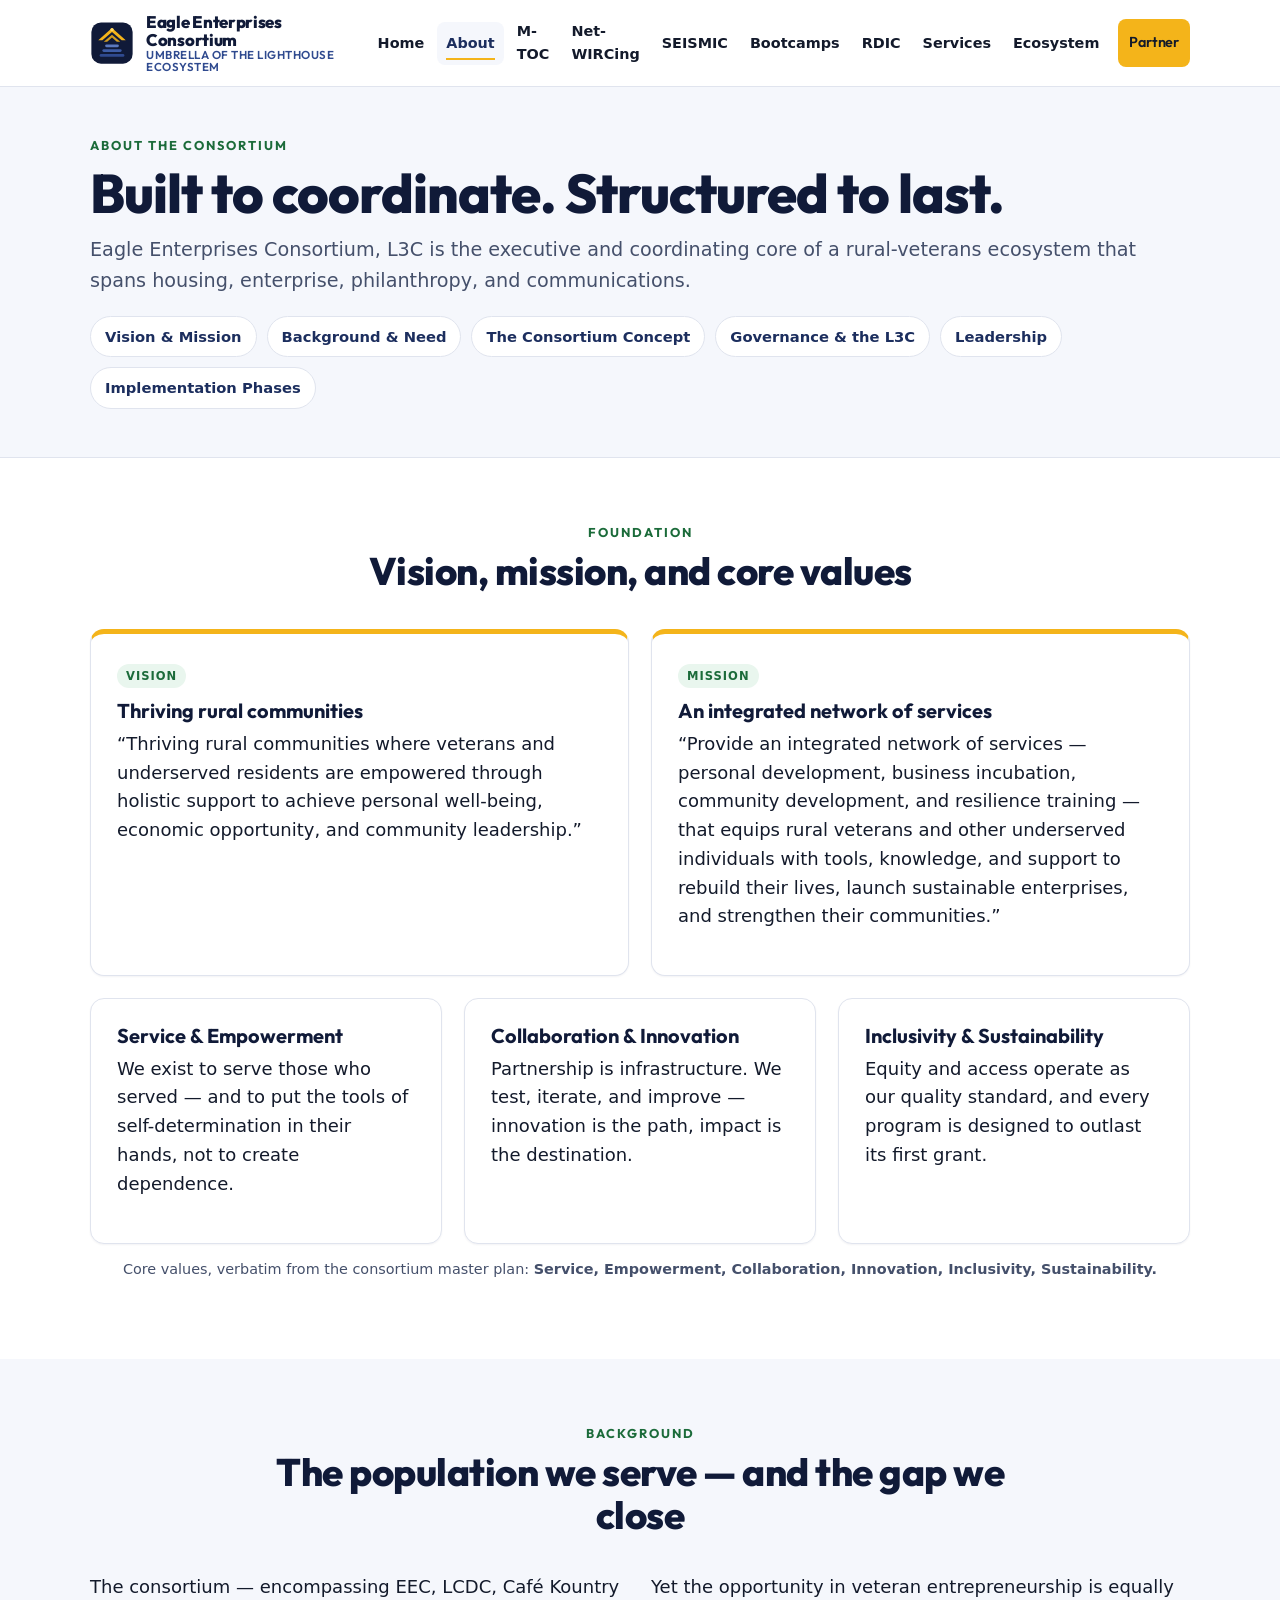
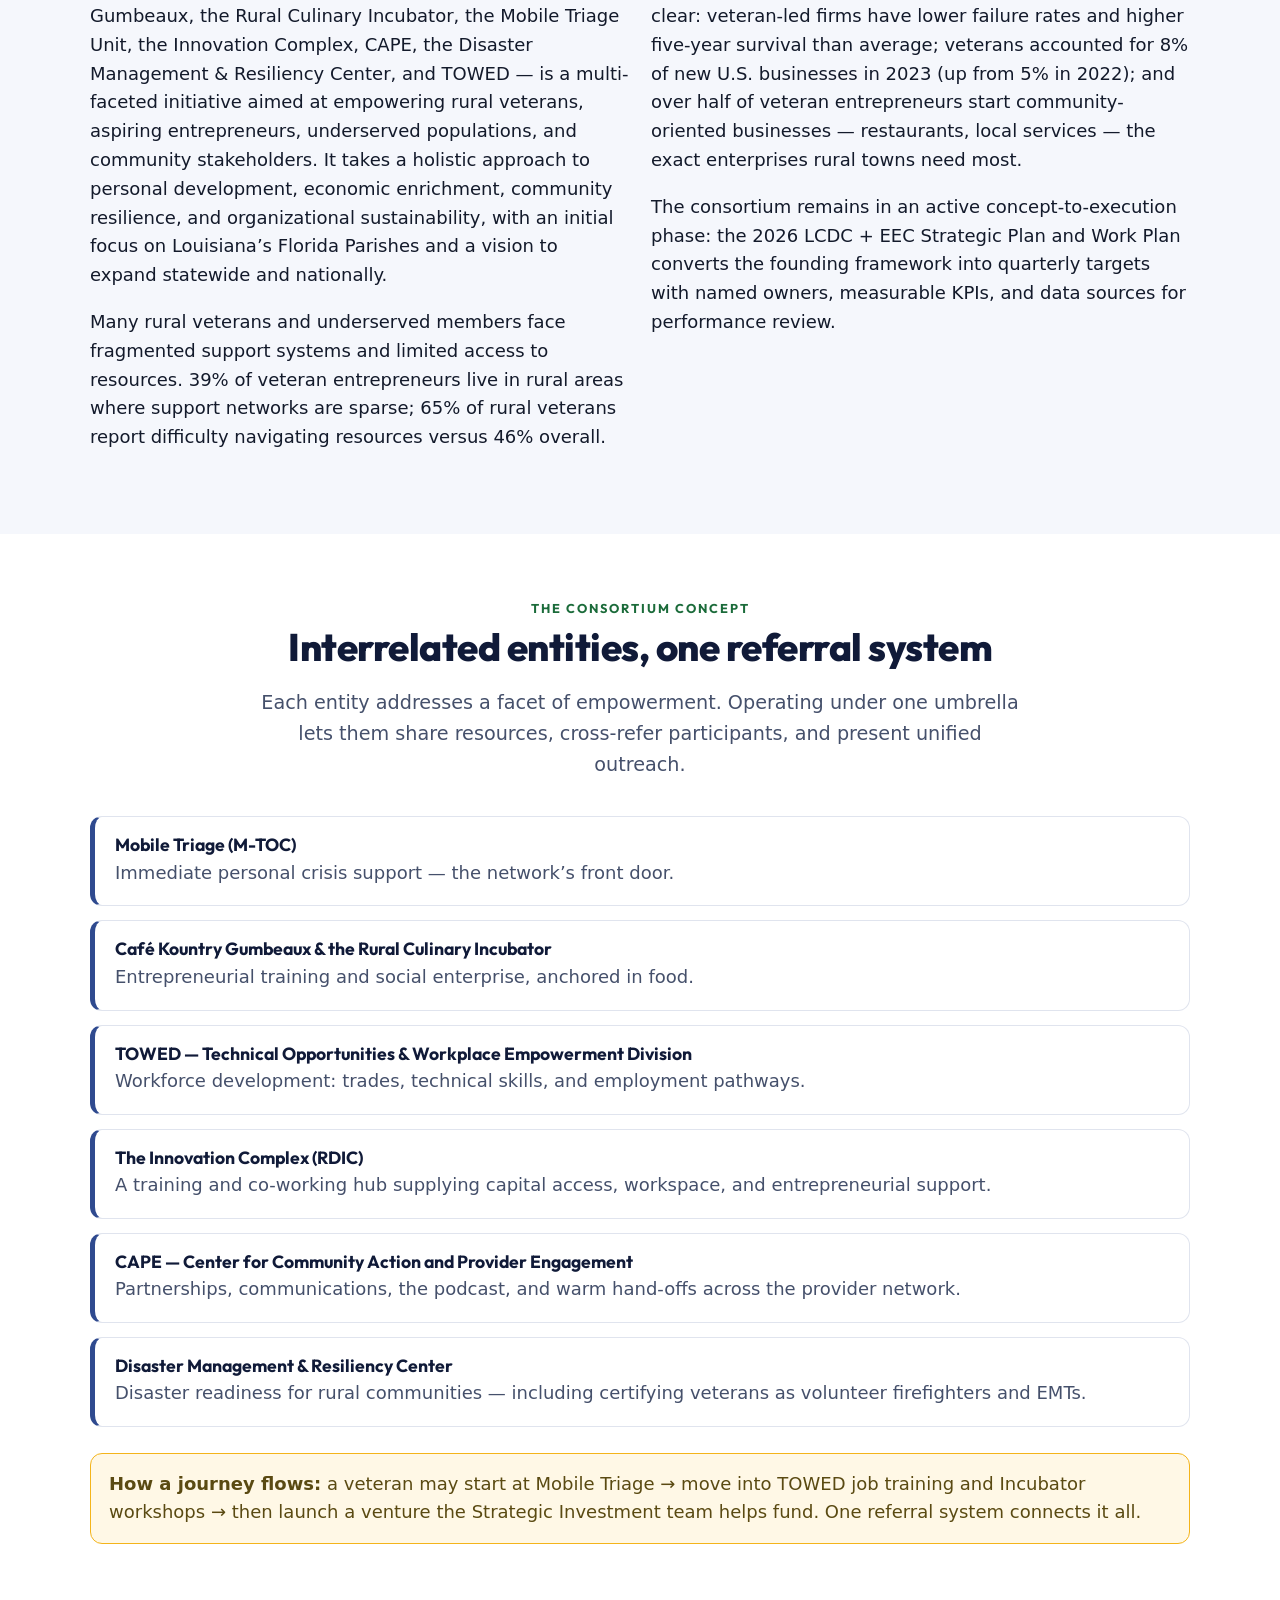
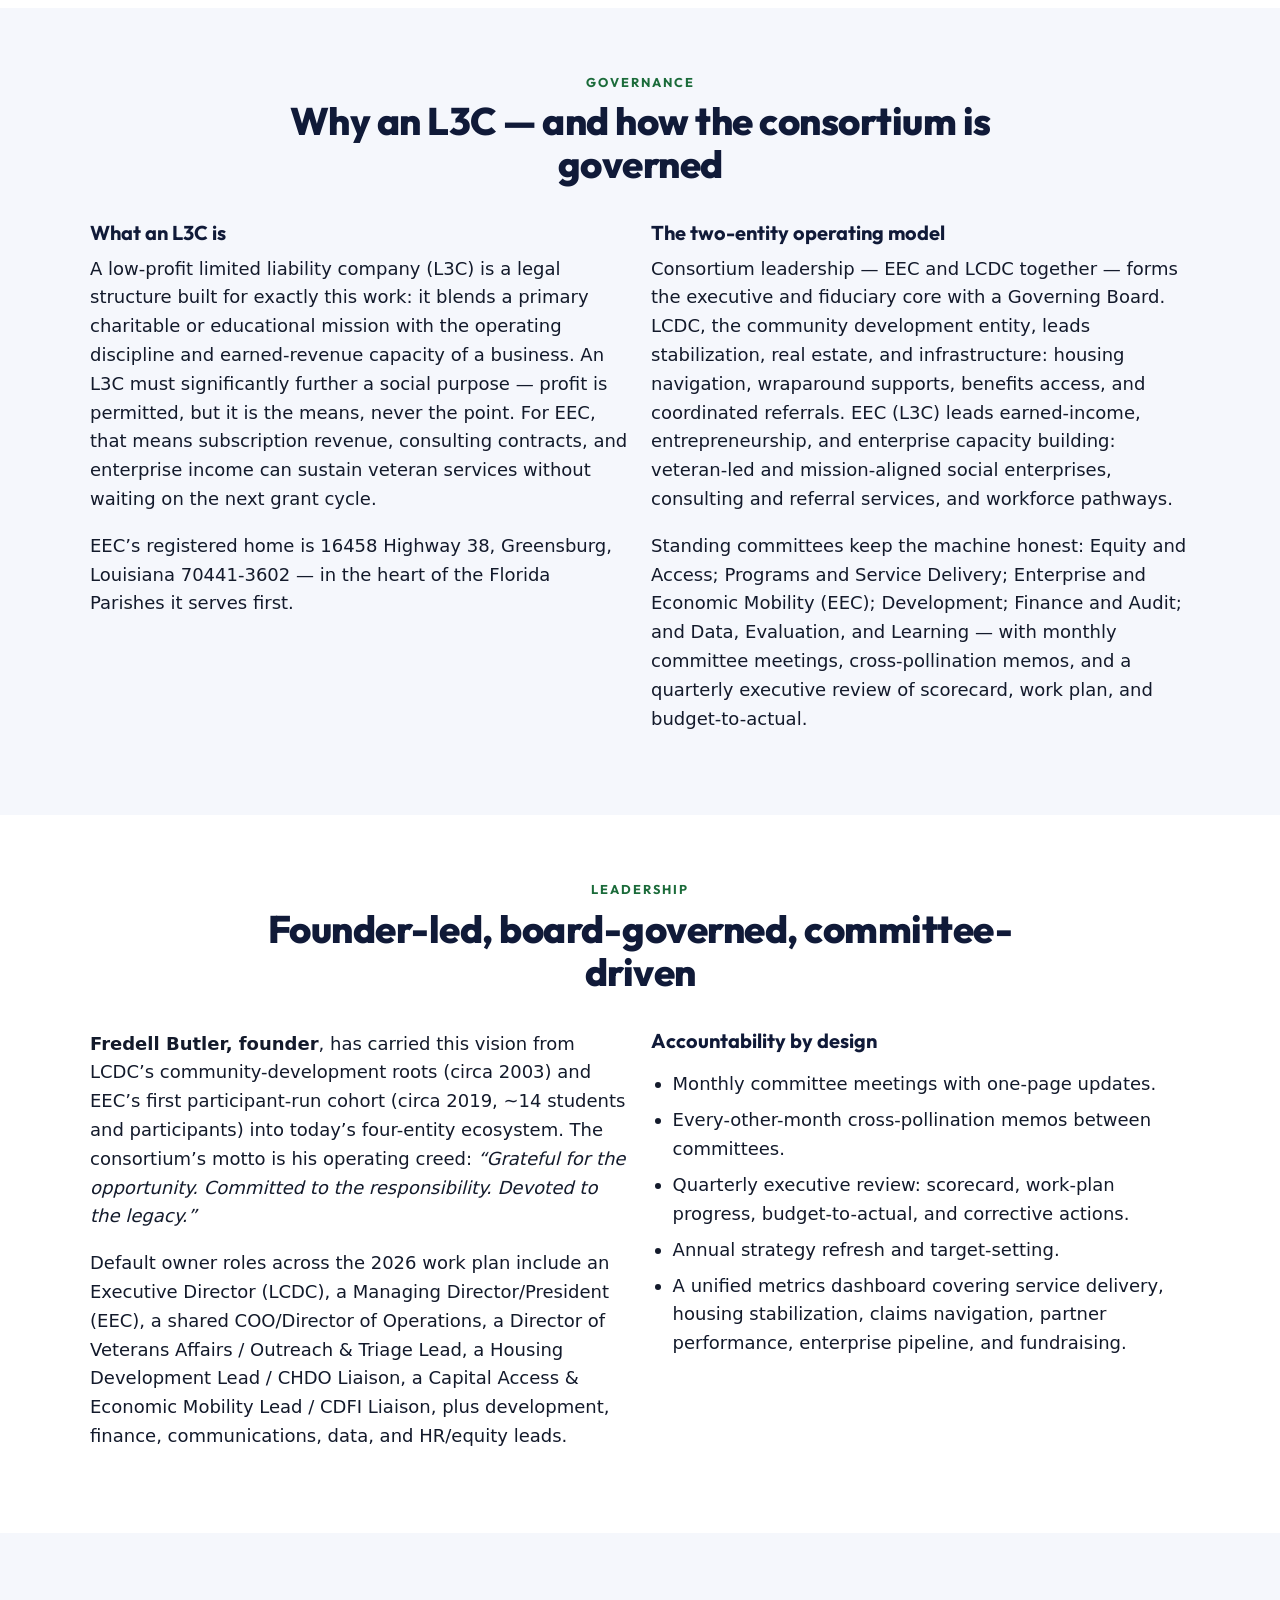
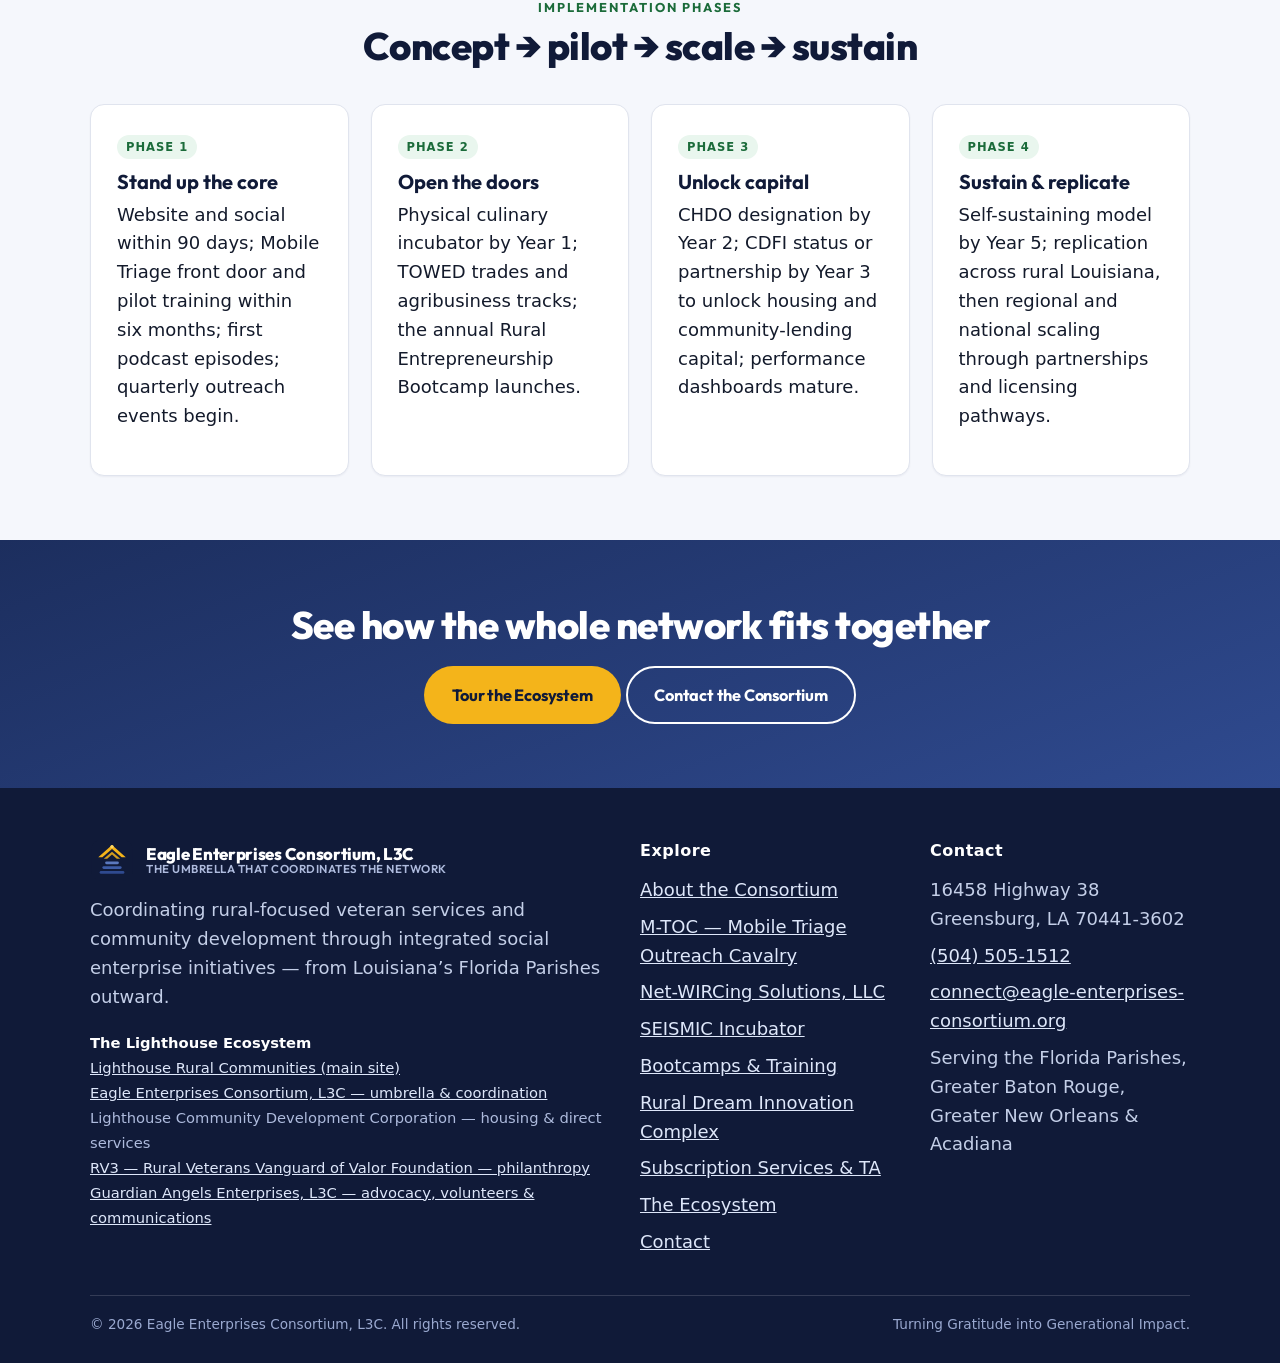
==== about.html @ e806402b "Initial commit: Eagle Enterprises Consortium site — 10 pages, Lighthouse ecosystem branding, WCAG 2." ====
<!DOCTYPE html>
<html lang="en">
<head>
  <meta charset="UTF-8">
  <meta name="viewport" content="width=device-width, initial-scale=1.0">
  <title>About EEC — Vision, Mission, Governance & the L3C Structure | Eagle Enterprises Consortium</title>
  <meta name="description" content="The vision, mission, core values, consortium concept, L3C governance structure, and implementation phases of Eagle Enterprises Consortium — the umbrella of the Lighthouse rural-veterans ecosystem.">
  <link rel="canonical" href="https://eagle-enterprises-consortium.vercel.app/about">
  <meta property="og:type" content="website">
  <meta property="og:site_name" content="Eagle Enterprises Consortium, L3C">
  <meta property="og:title" content="About EEC — Vision, Mission, Governance & the L3C Structure | Eagle Enterprises Consortium">
  <meta property="og:description" content="The vision, mission, core values, consortium concept, L3C governance structure, and implementation phases of Eagle Enterprises Consortium — the umbrella of the Lighthouse rural-veterans ecosystem.">
  <meta property="og:url" content="https://eagle-enterprises-consortium.vercel.app/about">
  <meta name="theme-color" content="#101A38">
  <link rel="icon" type="image/svg+xml" href="assets/logo-mark.svg">
  <link rel="stylesheet" href="css/styles.css">
</head>
<body>
<a class="skip-link" href="#main">Skip to main content</a>

<header class="site-header">
  <div class="container">
    <nav class="nav" aria-label="Primary">
      <a class="brand" href="index.html">
        <img class="mark" src="assets/logo-mark.svg" alt="" width="44" height="44">
        <span class="brand-name">Eagle Enterprises Consortium
          <span class="brand-sub">Umbrella of the Lighthouse Ecosystem</span>
        </span>
      </a>
      <button class="nav-toggle" aria-expanded="false" aria-controls="primary-nav">Menu</button>
      <ul class="nav-links" id="primary-nav">
        <li><a href="index.html">Home</a></li>
        <li><a href="about.html" aria-current="page">About</a></li>
        <li><a href="m-toc.html">M-TOC</a></li>
        <li><a href="net-wircing.html">Net-WIRCing</a></li>
        <li><a href="seismic.html">SEISMIC</a></li>
        <li><a href="bootcamps.html">Bootcamps</a></li>
        <li><a href="rdic.html">RDIC</a></li>
        <li><a href="services.html">Services</a></li>
        <li><a href="ecosystem.html">Ecosystem</a></li>
        <li class="nav-cta"><a class="btn btn-gold" href="contact.html">Partner</a></li>
      </ul>
    </nav>
  </div>
</header>

<main id="main">

  <section class="page-hero">
    <div class="container">
      <p class="eyebrow">About the Consortium</p>
      <h1>Built to coordinate. Structured to last.</h1>
      <p class="lead">Eagle Enterprises Consortium, L3C is the executive and coordinating core of a
      rural-veterans ecosystem that spans housing, enterprise, philanthropy, and communications.</p>
      <nav class="anchor-nav" aria-label="On this page">
        <a href="#vision">Vision &amp; Mission</a>
        <a href="#need">Background &amp; Need</a>
        <a href="#concept">The Consortium Concept</a>
        <a href="#l3c">Governance &amp; the L3C</a>
        <a href="#leadership">Leadership</a>
        <a href="#phases">Implementation Phases</a>
      </nav>
    </div>
  </section>

  <section class="section" id="vision">
    <div class="container">
      <div class="section-head">
        <p class="eyebrow">Foundation</p>
        <h2>Vision, mission, and core values</h2>
      </div>
      <div class="grid grid-2">
        <div class="card card--accent">
          <span class="tag">Vision</span>
          <h3>Thriving rural communities</h3>
          <p>&ldquo;Thriving rural communities where veterans and underserved residents are
          empowered through holistic support to achieve personal well-being, economic opportunity,
          and community leadership.&rdquo;</p>
        </div>
        <div class="card card--accent">
          <span class="tag">Mission</span>
          <h3>An integrated network of services</h3>
          <p>&ldquo;Provide an integrated network of services — personal development, business
          incubation, community development, and resilience training — that equips rural veterans
          and other underserved individuals with tools, knowledge, and support to rebuild their
          lives, launch sustainable enterprises, and strengthen their communities.&rdquo;</p>
        </div>
      </div>
      <div class="grid grid-3" style="margin-top:22px">
        <div class="card"><h3>Service &amp; Empowerment</h3>
          <p>We exist to serve those who served — and to put the tools of self-determination in
          their hands, not to create dependence.</p></div>
        <div class="card"><h3>Collaboration &amp; Innovation</h3>
          <p>Partnership is infrastructure. We test, iterate, and improve — innovation is the path,
          impact is the destination.</p></div>
        <div class="card"><h3>Inclusivity &amp; Sustainability</h3>
          <p>Equity and access operate as our quality standard, and every program is designed to
          outlast its first grant.</p></div>
      </div>
      <p class="form-hint" style="text-align:center;margin-top:14px">Core values, verbatim from the
      consortium master plan: <strong>Service, Empowerment, Collaboration, Innovation, Inclusivity,
      Sustainability.</strong></p>
    </div>
  </section>

  <section class="section section--alt" id="need">
    <div class="container">
      <div class="section-head">
        <p class="eyebrow">Background</p>
        <h2>The population we serve — and the gap we close</h2>
      </div>
      <div class="grid grid-2">
        <div class="prose">
          <p>The consortium — encompassing EEC, LCDC, Caf&eacute; Kountry Gumbeaux, the Rural
          Culinary Incubator, the Mobile Triage Unit, the Innovation Complex, CAPE, the Disaster
          Management &amp; Resiliency Center, and TOWED — is a multi-faceted initiative aimed at
          empowering rural veterans, aspiring entrepreneurs, underserved populations, and community
          stakeholders. It takes a holistic approach to personal development, economic enrichment,
          community resilience, and organizational sustainability, with an initial focus on
          Louisiana&rsquo;s Florida Parishes and a vision to expand statewide and nationally.</p>
          <p>Many rural veterans and underserved members face fragmented support systems and
          limited access to resources. 39% of veteran entrepreneurs live in rural areas where
          support networks are sparse; 65% of rural veterans report difficulty navigating
          resources versus 46% overall.</p>
        </div>
        <div class="prose">
          <p>Yet the opportunity in veteran entrepreneurship is equally clear: veteran-led firms
          have lower failure rates and higher five-year survival than average; veterans accounted
          for 8% of new U.S. businesses in 2023 (up from 5% in 2022); and over half of veteran
          entrepreneurs start community-oriented businesses — restaurants, local services — the
          exact enterprises rural towns need most.</p>
          <p>The consortium remains in an active concept-to-execution phase: the 2026 LCDC + EEC
          Strategic Plan and Work Plan converts the founding framework into quarterly targets with
          named owners, measurable KPIs, and data sources for performance review.</p>
        </div>
      </div>
    </div>
  </section>

  <section class="section" id="concept">
    <div class="container">
      <div class="section-head">
        <p class="eyebrow">The Consortium Concept</p>
        <h2>Interrelated entities, one referral system</h2>
        <p class="lead">Each entity addresses a facet of empowerment. Operating under one umbrella
        lets them share resources, cross-refer participants, and present unified outreach.</p>
      </div>
      <div class="eco-list">
        <div class="eco-item"><div><h3>Mobile Triage (M-TOC)</h3>
          <p>Immediate personal crisis support — the network&rsquo;s front door.</p></div></div>
        <div class="eco-item"><div><h3>Caf&eacute; Kountry Gumbeaux &amp; the Rural Culinary Incubator</h3>
          <p>Entrepreneurial training and social enterprise, anchored in food.</p></div></div>
        <div class="eco-item"><div><h3>TOWED — Technical Opportunities &amp; Workplace Empowerment Division</h3>
          <p>Workforce development: trades, technical skills, and employment pathways.</p></div></div>
        <div class="eco-item"><div><h3>The Innovation Complex (RDIC)</h3>
          <p>A training and co-working hub supplying capital access, workspace, and entrepreneurial support.</p></div></div>
        <div class="eco-item"><div><h3>CAPE — Center for Community Action and Provider Engagement</h3>
          <p>Partnerships, communications, the podcast, and warm hand-offs across the provider network.</p></div></div>
        <div class="eco-item"><div><h3>Disaster Management &amp; Resiliency Center</h3>
          <p>Disaster readiness for rural communities — including certifying veterans as volunteer
          firefighters and EMTs.</p></div></div>
      </div>
      <div class="notice" style="margin-top:26px">
        <strong>How a journey flows:</strong> a veteran may start at Mobile Triage &rarr; move into
        TOWED job training and Incubator workshops &rarr; then launch a venture the Strategic
        Investment team helps fund. One referral system connects it all.
      </div>
    </div>
  </section>

  <section class="section section--alt" id="l3c">
    <div class="container">
      <div class="section-head">
        <p class="eyebrow">Governance</p>
        <h2>Why an L3C — and how the consortium is governed</h2>
      </div>
      <div class="grid grid-2">
        <div class="prose">
          <h3>What an L3C is</h3>
          <p>A low-profit limited liability company (L3C) is a legal structure built for exactly
          this work: it blends a primary charitable or educational mission with the operating
          discipline and earned-revenue capacity of a business. An L3C must significantly further
          a social purpose — profit is permitted, but it is the means, never the point. For EEC,
          that means subscription revenue, consulting contracts, and enterprise income can sustain
          veteran services without waiting on the next grant cycle.</p>
          <p>EEC&rsquo;s registered home is 16458 Highway 38, Greensburg, Louisiana 70441-3602 —
          in the heart of the Florida Parishes it serves first.</p>
        </div>
        <div class="prose">
          <h3>The two-entity operating model</h3>
          <p>Consortium leadership — EEC and LCDC together — forms the executive and fiduciary core
          with a Governing Board. LCDC, the community development entity, leads stabilization,
          real estate, and infrastructure: housing navigation, wraparound supports, benefits access,
          and coordinated referrals. EEC (L3C) leads earned-income, entrepreneurship, and enterprise
          capacity building: veteran-led and mission-aligned social enterprises, consulting and
          referral services, and workforce pathways.</p>
          <p>Standing committees keep the machine honest: Equity and Access; Programs and Service
          Delivery; Enterprise and Economic Mobility (EEC); Development; Finance and Audit; and
          Data, Evaluation, and Learning — with monthly committee meetings, cross-pollination
          memos, and a quarterly executive review of scorecard, work plan, and budget-to-actual.</p>
        </div>
      </div>
    </div>
  </section>

  <section class="section" id="leadership">
    <div class="container">
      <div class="section-head">
        <p class="eyebrow">Leadership</p>
        <h2>Founder-led, board-governed, committee-driven</h2>
      </div>
      <div class="grid grid-2">
        <div class="prose">
          <p><strong>Fredell Butler, founder</strong>, has carried this vision from LCDC&rsquo;s
          community-development roots (circa 2003) and EEC&rsquo;s first participant-run cohort
          (circa 2019, ~14 students and participants) into today&rsquo;s four-entity ecosystem.
          The consortium&rsquo;s motto is his operating creed:
          <em>&ldquo;Grateful for the opportunity. Committed to the responsibility. Devoted to the
          legacy.&rdquo;</em></p>
          <p>Default owner roles across the 2026 work plan include an Executive Director (LCDC), a
          Managing Director/President (EEC), a shared COO/Director of Operations, a Director of
          Veterans Affairs / Outreach &amp; Triage Lead, a Housing Development Lead / CHDO Liaison,
          a Capital Access &amp; Economic Mobility Lead / CDFI Liaison, plus development, finance,
          communications, data, and HR/equity leads.</p>
        </div>
        <div class="prose">
          <h3>Accountability by design</h3>
          <ul>
            <li>Monthly committee meetings with one-page updates.</li>
            <li>Every-other-month cross-pollination memos between committees.</li>
            <li>Quarterly executive review: scorecard, work-plan progress, budget-to-actual, and corrective actions.</li>
            <li>Annual strategy refresh and target-setting.</li>
            <li>A unified metrics dashboard covering service delivery, housing stabilization, claims
            navigation, partner performance, enterprise pipeline, and fundraising.</li>
          </ul>
        </div>
      </div>
    </div>
  </section>

  <section class="section section--alt" id="phases">
    <div class="container">
      <div class="section-head">
        <p class="eyebrow">Implementation Phases</p>
        <h2>Concept &rarr; pilot &rarr; scale &rarr; sustain</h2>
      </div>
      <div class="grid grid-4">
        <div class="card"><span class="tag">Phase 1</span><h3>Stand up the core</h3>
          <p>Website and social within 90 days; Mobile Triage front door and pilot training within
          six months; first podcast episodes; quarterly outreach events begin.</p></div>
        <div class="card"><span class="tag">Phase 2</span><h3>Open the doors</h3>
          <p>Physical culinary incubator by Year 1; TOWED trades and agribusiness tracks; the
          annual Rural Entrepreneurship Bootcamp launches.</p></div>
        <div class="card"><span class="tag">Phase 3</span><h3>Unlock capital</h3>
          <p>CHDO designation by Year 2; CDFI status or partnership by Year 3 to unlock housing and
          community-lending capital; performance dashboards mature.</p></div>
        <div class="card"><span class="tag">Phase 4</span><h3>Sustain &amp; replicate</h3>
          <p>Self-sustaining model by Year 5; replication across rural Louisiana, then regional and
          national scaling through partnerships and licensing pathways.</p></div>
      </div>
    </div>
  </section>

  <section class="section cta-band">
    <div class="container" style="text-align:center">
      <h2>See how the whole network fits together</h2>
      <div class="hero-ctas" style="justify-content:center">
        <a class="btn btn-gold" href="ecosystem.html">Tour the Ecosystem</a>
        <a class="btn btn-ghost" href="contact.html">Contact the Consortium</a>
      </div>
    </div>
  </section>

</main>

<footer class="site-footer">
  <div class="container">
    <div class="footer-grid">
      <div>
        <a class="brand" href="index.html" style="color:#fff">
          <img class="mark" src="assets/logo-mark.svg" alt="" width="44" height="44">
          <span class="brand-name" style="color:#fff">Eagle Enterprises Consortium, L3C
            <span class="brand-sub" style="color:#AEBBDD">The umbrella that coordinates the network</span>
          </span>
        </a>
        <p style="margin-top:14px">Coordinating rural-focused veteran services and community development
        through integrated social enterprise initiatives — from Louisiana&rsquo;s Florida Parishes outward.</p>
        <p class="footer-entities"><strong style="color:#fff">The Lighthouse Ecosystem</strong><br>
          <a href="https://www.lighthouseruralcommunities.org">Lighthouse Rural Communities (main site)</a><br>
          <a href="https://eagle-enterprises-consortium.vercel.app">Eagle Enterprises Consortium, L3C — umbrella &amp; coordination</a><br>
          Lighthouse Community Development Corporation — housing &amp; direct services<br>
          <a href="https://rv3-vanguard-of-valor.vercel.app">RV3 — Rural Veterans Vanguard of Valor Foundation — philanthropy</a><br>
          <a href="https://guardian-angels-enterprises.vercel.app">Guardian Angels Enterprises, L3C — advocacy, volunteers &amp; communications</a>
        </p>
      </div>
      <div>
        <h4>Explore</h4>
        <ul>
          <li><a href="about.html">About the Consortium</a></li>
          <li><a href="m-toc.html">M-TOC — Mobile Triage Outreach Cavalry</a></li>
          <li><a href="net-wircing.html">Net-WIRCing Solutions, LLC</a></li>
          <li><a href="seismic.html">SEISMIC Incubator</a></li>
          <li><a href="bootcamps.html">Bootcamps &amp; Training</a></li>
          <li><a href="rdic.html">Rural Dream Innovation Complex</a></li>
          <li><a href="services.html">Subscription Services &amp; TA</a></li>
          <li><a href="ecosystem.html">The Ecosystem</a></li>
          <li><a href="contact.html">Contact</a></li>
        </ul>
      </div>
      <div>
        <h4>Contact</h4>
        <ul>
          <li>16458 Highway 38<br>Greensburg, LA 70441-3602</li>
          <li><a href="tel:+15045051512">(504) 505-1512</a></li>
          <li><a href="mailto:connect@eagle-enterprises-consortium.org">connect@eagle-enterprises-consortium.org</a></li>
          <li>Serving the Florida Parishes, Greater Baton Rouge, Greater New Orleans &amp; Acadiana</li>
        </ul>
      </div>
    </div>
    <div class="footer-bottom">
      <span>&copy; <span id="year">2026</span> Eagle Enterprises Consortium, L3C. All rights reserved.</span>
      <span>Turning Gratitude into Generational Impact.</span>
    </div>
  </div>
</footer>

<script src="js/main.js"></script>
</body>
</html>
---- css/styles.css ----
/* ============================================================
   Eagle Enterprises Consortium, L3C — Lighthouse ecosystem
   Design system: deep navy / eagle gold / green support on white.
   Text colors chosen for WCAG 2.2 AA contrast on white.
   navy-900 #101A38 · navy-700 #1C2E5E (text-safe on white)
   steel-500 #2F4A8F · gold-500 #F4B41A (accents/borders ONLY)
   gold-600 #9A6A00 (text-safe gold) · green-700 #1B6B3A
   ============================================================ */

@import url('https://fonts.googleapis.com/css2?family=Outfit:wght@500;600;700;800;900&display=swap');

:root {
  /* Brand */
  --navy-900: #101A38;
  --navy-700: #1C2E5E;   /* primary text-safe navy on white (>= 12:1) */
  --steel-500: #2F4A8F;
  --gold-500:   #F4B41A;   /* accents/borders ONLY, never text on white */
  --gold-600:   #9A6A00;   /* gold dark enough for text on white if needed */
  --green-700:  #1B6B3A;   /* text-safe green on white */
  --green-500:  #2E9E54;

  --ink:    #131A2B;   /* near-black, body text */
  --muted:  #45506B;   /* secondary text, passes AA */
  --line:   #E0E4EE;   /* hairlines */
  --bg:     #FFFFFF;
  --bg-alt: #F5F7FC;   /* very light navy wash */
  --bg-dark:#0C1428;   /* dark navy section */

  --maxw: 1140px;
  --radius: 14px;
  --shadow: 0 6px 24px rgba(16,26,56,.10);
  --shadow-lg: 0 14px 40px rgba(16,26,56,.16);
  --font: "Segoe UI", system-ui, -apple-system, Roboto, Helvetica, Arial, sans-serif;
  --font-display: "Outfit", "Segoe UI", system-ui, sans-serif;
  --ease: cubic-bezier(0.16, 1, 0.3, 1);
}

* { box-sizing: border-box; }
html { scroll-behavior: smooth; }

body {
  margin: 0;
  font-family: var(--font);
  color: var(--ink);
  background: var(--bg);
  font-size: 18px;
  line-height: 1.6;
  -webkit-font-smoothing: antialiased;
}

img { max-width: 100%; height: auto; display: block; }
a { color: var(--navy-700); }
a:hover { color: var(--steel-500); }

/* Skip link for keyboard/screen-reader users */
.skip-link {
  position: absolute; left: -999px; top: 0;
  background: var(--navy-900); color: #fff; padding: 12px 18px;
  z-index: 1000; border-radius: 0 0 8px 0;
}
.skip-link:focus { left: 0; color:#fff; }

/* Visible focus everywhere */
a:focus-visible, button:focus-visible, input:focus-visible,
select:focus-visible, textarea:focus-visible, [tabindex]:focus-visible {
  outline: 3px solid var(--gold-500);
  outline-offset: 2px;
}

.container { width: 100%; max-width: var(--maxw); margin: 0 auto; padding: 0 20px; }
.sr-only {
  position: absolute; width: 1px; height: 1px; padding: 0; margin: -1px;
  overflow: hidden; clip: rect(0,0,0,0); white-space: nowrap; border: 0;
}

/* ---------- Typography ---------- */
h1, h2, h3 { font-family: var(--font-display); line-height: 1.12; color: var(--navy-900); margin: 0 0 .5em; }
h1 { font-size: clamp(2.1rem, 5.4vw, 3.4rem); letter-spacing: -1px; font-weight: 800; }
h2 { font-size: clamp(1.7rem, 3.6vw, 2.4rem); letter-spacing: -.5px; font-weight: 800; }
h3 { font-size: 1.25rem; }
p { margin: 0 0 1em; }
.lead { font-size: 1.2rem; color: var(--muted); }
.eyebrow {
  text-transform: uppercase; letter-spacing: 2px; font-size: .8rem; font-weight: 700;
  color: var(--green-700); margin: 0 0 .6em;
}

/* ---------- Buttons ---------- */
.btn {
  display: inline-block; font-family: var(--font-display); font-weight: 700; font-size: 1.02rem;
  padding: 14px 26px; border-radius: 999px; text-decoration: none; letter-spacing: -.2px;
  border: 2px solid transparent; cursor: pointer;
  transition: transform .2s var(--ease), box-shadow .2s var(--ease), background .2s var(--ease);
  min-height: 48px;
}
.btn:hover { transform: translateY(-2px); box-shadow: 0 10px 22px rgba(16,26,56,.18); }
.btn:active { transform: translateY(0) scale(.98); }
.btn-primary { background: var(--navy-700); color: #fff; }
.btn-primary:hover { background: var(--navy-900); color:#fff; }
.btn-gold { background: var(--gold-500); color: var(--navy-900); }
.btn-gold:hover { background: var(--gold-600); color:#fff; }
.btn-ghost { background: transparent; color: var(--navy-700); border-color: var(--navy-700); }
.btn-ghost:hover { background: var(--navy-700); color:#fff; }
.btn-block { display:block; width:100%; text-align:center; }

/* ---------- Header / nav ---------- */
.site-header { position: sticky; top: 0; z-index: 100; background: #fff; border-bottom: 1px solid var(--line); }
.nav { display: flex; align-items: center; justify-content: space-between; gap: 16px; padding: 10px 0; }
.brand { display: flex; align-items: center; gap: 12px; text-decoration: none; color: var(--navy-900); }
.brand .mark { width: 44px; height: 44px; flex: 0 0 44px; }
.brand .brand-name { font-weight: 800; font-size: 1.05rem; line-height: 1.05; color: var(--navy-900); }
.brand .brand-sub { display:block; font-weight: 600; font-size: .72rem; letter-spacing: .5px; color: var(--steel-500); text-transform: uppercase; }

.nav-links { display: flex; align-items: center; gap: 4px; list-style: none; margin: 0; padding: 0; }
.nav-links a {
  display: block; padding: 10px 9px; text-decoration: none; color: var(--ink);
  font-weight: 600; font-size: .9rem; border-radius: 8px;
}
.nav-links a:hover, .nav-links a[aria-current="page"] { background: var(--bg-alt); color: var(--navy-700); }
.nav-cta { margin-left: 6px; }

.nav-toggle {
  display: none; background: var(--navy-700); color:#fff; border: 0; border-radius: 10px;
  padding: 10px 14px; font-size: 1rem; font-weight: 700; cursor: pointer; min-height: 44px;
}

@media (max-width: 1080px) {
  .nav-toggle { display: inline-block; }
  .nav-links {
    display: none; position: absolute; left: 0; right: 0; top: 100%;
    flex-direction: column; align-items: stretch; gap: 0;
    background: #fff; border-bottom: 1px solid var(--line); padding: 8px 16px 16px;
    box-shadow: var(--shadow);
  }
  .nav-links.open { display: flex; }
  .nav-links a { padding: 14px 8px; border-bottom: 1px solid var(--line); }
  .nav-cta { margin: 10px 0 0; }
  .site-header .container { position: relative; }
}

/* ---------- Sections ---------- */
.section { padding: 64px 0; }
.section--alt { background: var(--bg-alt); }
.section--dark { background: var(--bg-dark); color: #E7ECF6; }
.section--dark h1, .section--dark h2, .section--dark h3 { color: #fff; }
.section--dark .lead { color: #BCC9E4; }
.section-head { max-width: 760px; margin: 0 auto 36px; text-align: center; }

/* ---------- Hero ---------- */
.hero {
  background:
    radial-gradient(900px 400px at 80% -10%, rgba(244,180,26,.18), transparent 60%),
    linear-gradient(160deg, var(--navy-900), var(--navy-700) 70%);
  color: #fff; padding: 72px 0 80px;
}
.hero h1 { color: #fff; max-width: 18ch; }
.hero .lead { color: #DDE6F8; max-width: 60ch; }
.hero .hero-ctas { display: flex; flex-wrap: wrap; gap: 14px; margin-top: 26px; }
.hero .trust-row { margin-top: 28px; color:#C6D2EE; font-size:.95rem; display:flex; flex-wrap:wrap; gap:8px 22px; }
.hero .trust-row b { color:#fff; }

/* ---------- Grid / cards ---------- */
.grid { display: grid; gap: 22px; }
.grid-2 { grid-template-columns: repeat(2, 1fr); }
.grid-3 { grid-template-columns: repeat(3, 1fr); }
.grid-4 { grid-template-columns: repeat(4, 1fr); }
@media (max-width: 900px) { .grid-3, .grid-4 { grid-template-columns: repeat(2, 1fr); } }
@media (max-width: 600px) { .grid-2, .grid-3, .grid-4 { grid-template-columns: 1fr; } }

.card {
  background: #fff; border: 1px solid var(--line); border-radius: var(--radius);
  padding: 26px; box-shadow: 0 1px 2px rgba(16,26,56,.05); height: 100%;
  transition: transform .25s var(--ease), box-shadow .25s var(--ease), border-color .25s var(--ease);
}
.card:hover { transform: translateY(-4px); box-shadow: var(--shadow-lg); border-color: #CBD4EA; }
.card .card-cta { transition: transform .2s var(--ease); }
.card:hover .card-cta { transform: translateX(3px); }
.card--accent { border-top: 5px solid var(--gold-500); }
.card h3 { margin-bottom: .35em; }
.card .tag { display:inline-block; font-size:.72rem; font-weight:700; letter-spacing:1px; text-transform:uppercase;
  color: var(--green-700); background: #E9F6EE; padding: 3px 9px; border-radius: 999px; margin-bottom: 12px; }
.card .card-cta { display:inline-block; margin-top: 8px; font-weight:700; text-decoration:none; color: var(--navy-700); }
.card .card-cta::after { content: " →"; }

.icon-badge {
  width: 52px; height: 52px; border-radius: 12px; display:grid; place-items:center;
  background: var(--bg-alt); margin-bottom: 14px; color: var(--navy-700); font-size: 1.5rem;
}

/* ---------- Ecosystem rows ---------- */
.eco-list { display:grid; gap: 14px; }
.eco-item { display:flex; gap:16px; align-items:flex-start; background:#fff; border:1px solid var(--line);
  border-left: 5px solid var(--steel-500); border-radius: 12px; padding: 18px 20px; }
.eco-item h3 { margin: 0 0 .2em; font-size: 1.1rem; }
.eco-item p { margin: 0; color: var(--muted); }

/* ---------- Stats ---------- */
.stats { display:grid; grid-template-columns: repeat(4,1fr); gap: 18px; }
@media (max-width: 700px){ .stats { grid-template-columns: repeat(2,1fr); } }
.stat { text-align:center; padding: 18px; }
.stat b { display:block; font-size: 2rem; color: var(--gold-600); }
.stat span { color: var(--muted); font-size: .95rem; }
/* On the dark band, stats must be light for contrast */
.section--dark .stat b { color: #F4B41A; }
.section--dark .stat span { color: #E7ECF6; }

/* Metric cards — clickable stat tiles that link out to a live dashboard. */
.metric-grid { display:grid; grid-template-columns: repeat(4,1fr); gap: 18px; }
@media (max-width: 860px){ .metric-grid { grid-template-columns: repeat(2,1fr); } }
@media (max-width: 480px){ .metric-grid { grid-template-columns: 1fr; } }
a.metric-card {
  display: block; text-align: center; text-decoration: none;
  background: #fff; border: 1px solid var(--line); border-radius: var(--radius);
  padding: 26px 18px; box-shadow: 0 1px 2px rgba(16,26,56,.05);
  transition: transform .25s var(--ease), box-shadow .25s var(--ease), border-color .25s var(--ease);
}
a.metric-card:hover { transform: translateY(-4px); box-shadow: var(--shadow-lg); border-color: #CBD4EA; }
.metric-card .metric-value { font-family: var(--font-display); font-weight: 900; font-size: 2.5rem; color: var(--gold-600); line-height: 1; }
.metric-card .metric-label { display: block; color: var(--ink); font-weight: 600; font-size: .92rem; margin-top: 10px; }
.metric-card .metric-trend {
  display: inline-block; margin-top: 12px; font-size: .72rem; font-weight: 700; letter-spacing: .3px;
  padding: 3px 10px; border-radius: 999px; background: #E9F6EE; color: var(--green-700);
}
.metric-card .metric-view { display: block; margin-top: 14px; font-size: .82rem; font-weight: 700; color: var(--navy-700); }
.metric-card .metric-view::after { content: " \2192"; }

/* ---------- Forms ---------- */
.form-wrap { background:#fff; border:1px solid var(--line); border-radius: var(--radius); padding: 28px; box-shadow: var(--shadow); }
.field { margin-bottom: 18px; }
.field label { display:block; font-weight: 700; margin-bottom: 6px; color: var(--ink); }
.field .req { color: #B00020; }
.field input, .field select, .field textarea {
  width: 100%; padding: 13px 14px; font-size: 1rem; font-family: inherit;
  border: 2px solid var(--line); border-radius: 10px; background: #fff; color: var(--ink);
}
.field input:focus, .field select:focus, .field textarea:focus { border-color: var(--steel-500); }
.field textarea { min-height: 120px; resize: vertical; }
.checkrow { display:grid; grid-template-columns: repeat(2,1fr); gap: 8px 18px; }
@media (max-width:600px){ .checkrow { grid-template-columns:1fr; } }
.checkrow label { font-weight: 500; display:flex; gap:10px; align-items:center; }
.checkrow input { width:auto; }
.form-hint { font-size: .9rem; color: var(--muted); }
.form-status { margin-top: 16px; padding: 14px 16px; border-radius: 10px; font-weight: 600; display:none; }
.form-status.show { display:block; }
.form-status.ok { background:#E9F6EE; color: var(--green-700); border:1px solid #Bfe6cd; }
.form-status.err { background:#FDECEE; color:#B00020; border:1px solid #f3c2c8; }

/* ---------- Audience strip ---------- */
.cta-band { background: linear-gradient(160deg, var(--navy-700), var(--steel-500)); color:#fff; }
.cta-band h2 { color:#fff; }
.cta-band .lead { color:#DDE6F8; }
.cta-band .btn-ghost { color:#fff; border-color:#fff; }
.cta-band .btn-ghost:hover { background:#fff; color: var(--navy-700); }

/* ---------- Footer ---------- */
.site-footer { background: var(--navy-900); color: #C4CFE8; padding: 50px 0 28px; }
.site-footer a { color: #DEE7FA; }
.footer-grid { display:grid; grid-template-columns: 2fr 1fr 1fr; gap: 30px; }
@media (max-width: 800px){ .footer-grid { grid-template-columns: 1fr; } }
.site-footer h4 { color:#fff; margin: 0 0 12px; font-size: 1rem; letter-spacing:.5px; }
.site-footer ul { list-style:none; margin:0; padding:0; }
.site-footer li { margin-bottom: 8px; }
.footer-entities { font-size:.92rem; line-height:1.7; color:#AEBBDD; }
.footer-bottom { border-top:1px solid rgba(255,255,255,.15); margin-top: 30px; padding-top: 18px;
  font-size:.85rem; color:#9AA9D0; display:flex; flex-wrap:wrap; justify-content:space-between; gap:10px; }

/* ---------- Images (graceful: missing files hide themselves) ---------- */
.entity-logo {
  width: 76px; height: 76px; flex: 0 0 76px; object-fit: contain;
  border-radius: 12px; background: #fff; padding: 6px; border: 1px solid var(--line);
}
.entity-logo--dark { background: #0c0c0c; border-color: #0c0c0c; }
.video-figure video.brandshot { display: block; width: 100%; height: auto; background: #0c0c0c; }
.brand-band { background: var(--bg-dark); }
.brand-band video { max-width: 760px; margin: 0 auto; border-radius: var(--radius); box-shadow: var(--shadow-lg); }
.embed-16x9 { position: relative; width: 100%; aspect-ratio: 16 / 9; border-radius: var(--radius);
  overflow: hidden; box-shadow: var(--shadow); border: 1px solid var(--line); background: #0c0c0c; }
.embed-16x9 iframe { position: absolute; inset: 0; width: 100%; height: 100%; border: 0; }
.flipbook-embed { aspect-ratio: 16 / 10; background: #fff; border: 0; box-shadow: none; }
.facility-grid { display: grid; grid-template-columns: 1fr 1fr; gap: 22px; }
@media (max-width: 700px) { .facility-grid { grid-template-columns: 1fr; } }
.brandshot {
  width: 100%; border-radius: var(--radius); border: 1px solid var(--line);
  box-shadow: var(--shadow); object-fit: cover; background: var(--bg-alt);
}
figure.media { margin: 0; }
figure.media figcaption { font-size: .92rem; color: var(--muted); margin-top: 10px; text-align: center; }
.hero-seal {
  width: clamp(180px, 26vw, 300px); height: auto; filter: drop-shadow(0 14px 34px rgba(0,0,0,.35));
}

/* ---------- Misc ---------- */
.breadcrumb { font-size:.9rem; color: var(--muted); padding: 14px 0 0; }
.page-hero { background: var(--bg-alt); padding: 48px 0; border-bottom:1px solid var(--line); }
.page-hero h1 { margin-bottom:.2em; }
.anchor-nav { display:flex; flex-wrap:wrap; gap:10px; margin-top: 18px; }
.anchor-nav a { background:#fff; border:1px solid var(--line); padding:8px 14px; border-radius:999px;
  text-decoration:none; font-weight:600; font-size:.92rem; color: var(--navy-700); }
.anchor-nav a:hover { background: var(--navy-700); color:#fff; }
.prose { max-width: 760px; }
.prose ul { padding-left: 1.2em; }
.prose li { margin-bottom: .4em; }
.tiers { display:grid; grid-template-columns:repeat(3,1fr); gap:22px; }
@media (max-width:800px){ .tiers{ grid-template-columns:1fr; } }
.tier { border:1px solid var(--line); border-radius:var(--radius); padding:26px; background:#fff; box-shadow:var(--shadow); }
.tier.featured { border:2px solid var(--gold-500); }
.tier .price { font-size:1.8rem; font-weight:800; color:var(--navy-700); margin:.2em 0; }
.notice { background:#FFF8E6; border:1px solid var(--gold-500); border-radius:12px; padding:16px 18px; color:#5a4a12; }

/* ---------- Taste pass: display brand, kinetic links, hero beam ---------- */
.brand .brand-name { font-family: var(--font-display); letter-spacing: -.3px; }
.eyebrow { font-family: var(--font-display); }

/* Animated underline on primary nav (desktop) */
@media (min-width: 1081px) {
  .nav-links > li:not(.nav-cta) > a { position: relative; }
  .nav-links > li:not(.nav-cta) > a::after {
    content: ""; position: absolute; left: 9px; right: 9px; bottom: 5px; height: 2px;
    background: var(--gold-500); transform: scaleX(0); transform-origin: left;
    transition: transform .25s var(--ease);
  }
  .nav-links > li:not(.nav-cta) > a:hover::after,
  .nav-links > li:not(.nav-cta) > a[aria-current="page"]::after { transform: scaleX(1); }
}

/* Hero: slow sweeping gold beam over navy behind the headline (decorative) */
.hero { position: relative; overflow: hidden; }
.hero::before {
  content: ""; position: absolute; top: -20%; right: -10%; width: 70%; height: 140%;
  background: conic-gradient(from 200deg at 70% 30%, rgba(244,180,26,.20), transparent 28%, transparent 72%, rgba(244,180,26,.14));
  filter: blur(6px); pointer-events: none; transform-origin: 70% 30%;
  animation: beam 14s linear infinite; z-index: 0;
}
.hero .container { position: relative; z-index: 1; }
@keyframes beam { to { transform: rotate(360deg); } }

/* Section rhythm: a touch more air at the top of the page */
.hero { padding-top: 84px; }

/* Tier featured subtle lift */
.tier.featured { transform: translateY(-6px); }
.tier { transition: transform .25s var(--ease), box-shadow .25s var(--ease); }
.tier:hover { transform: translateY(-8px); box-shadow: var(--shadow-lg); }

/* Accessibility: honor reduced-motion — kill all non-essential motion */
@media (prefers-reduced-motion: reduce) {
  * { animation-duration: .001ms !important; animation-iteration-count: 1 !important;
      transition-duration: .001ms !important; scroll-behavior: auto !important; }
  .hero::before { animation: none; }
}
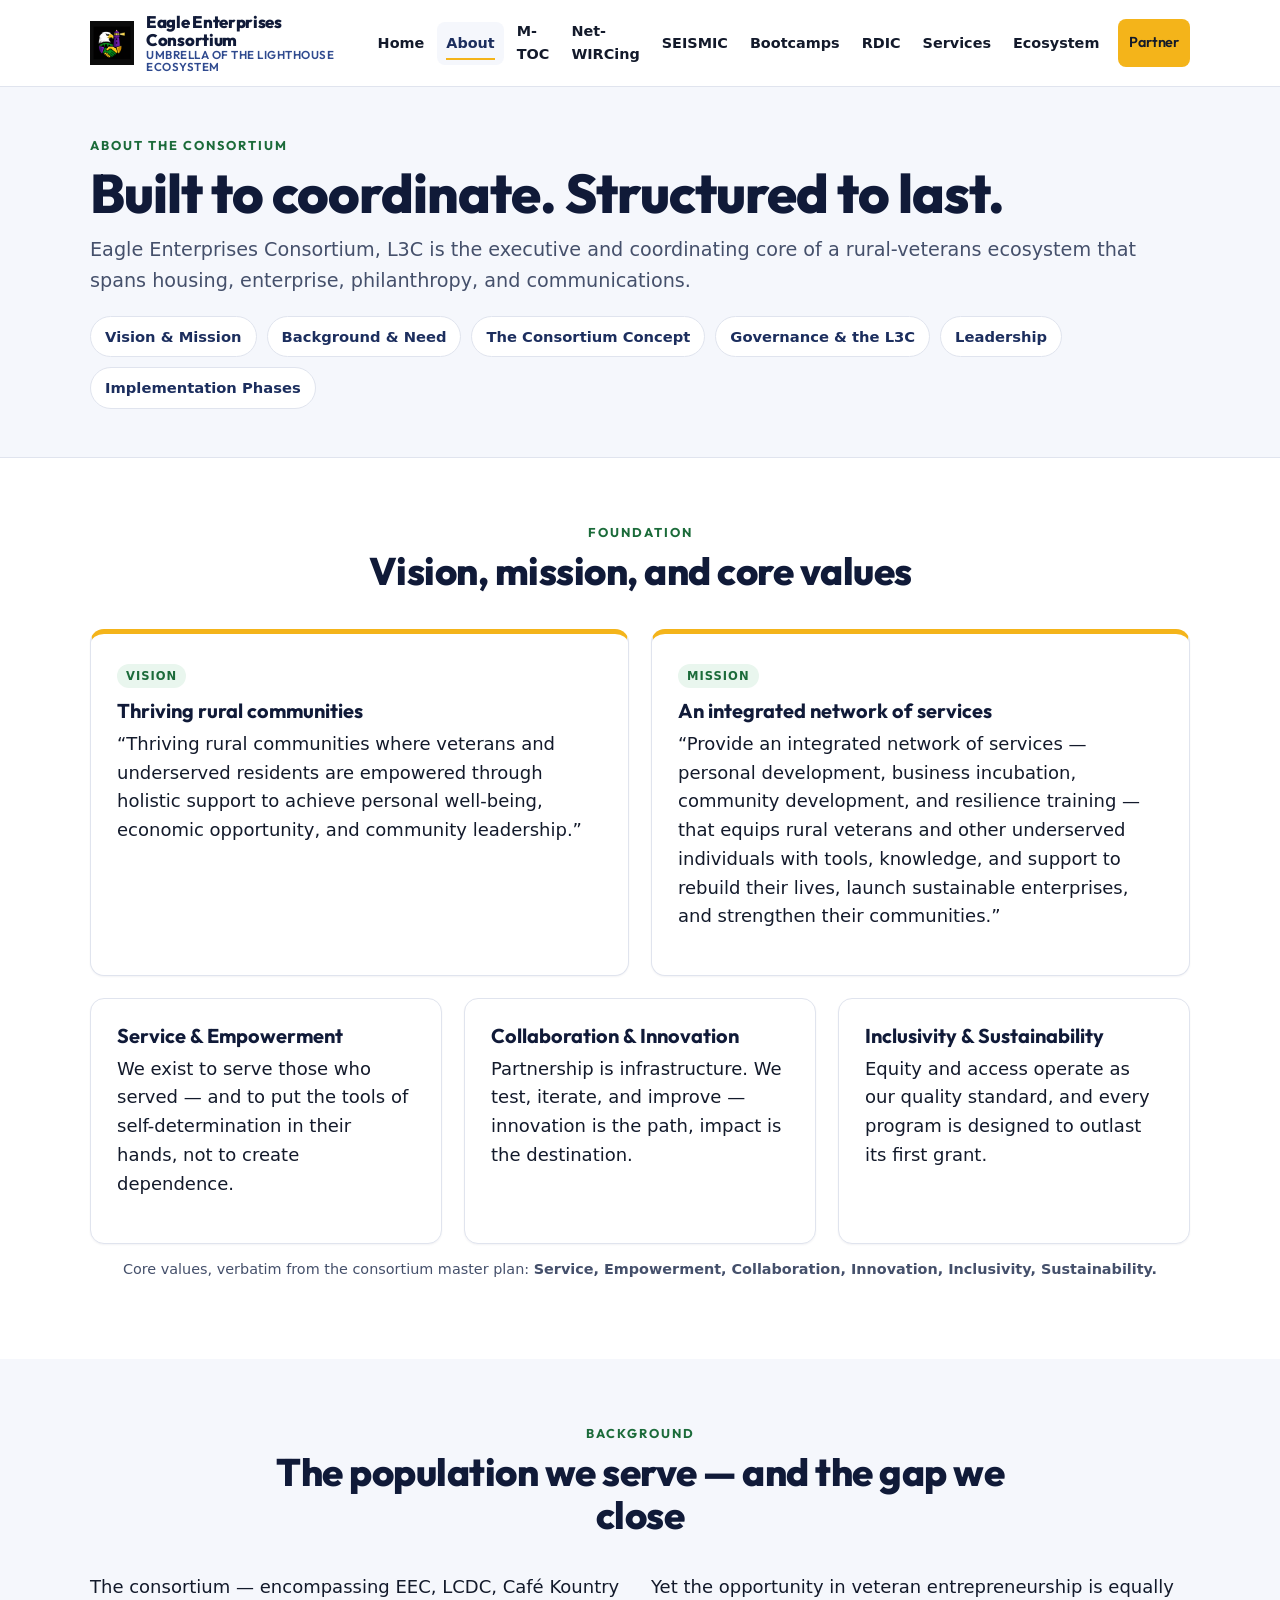
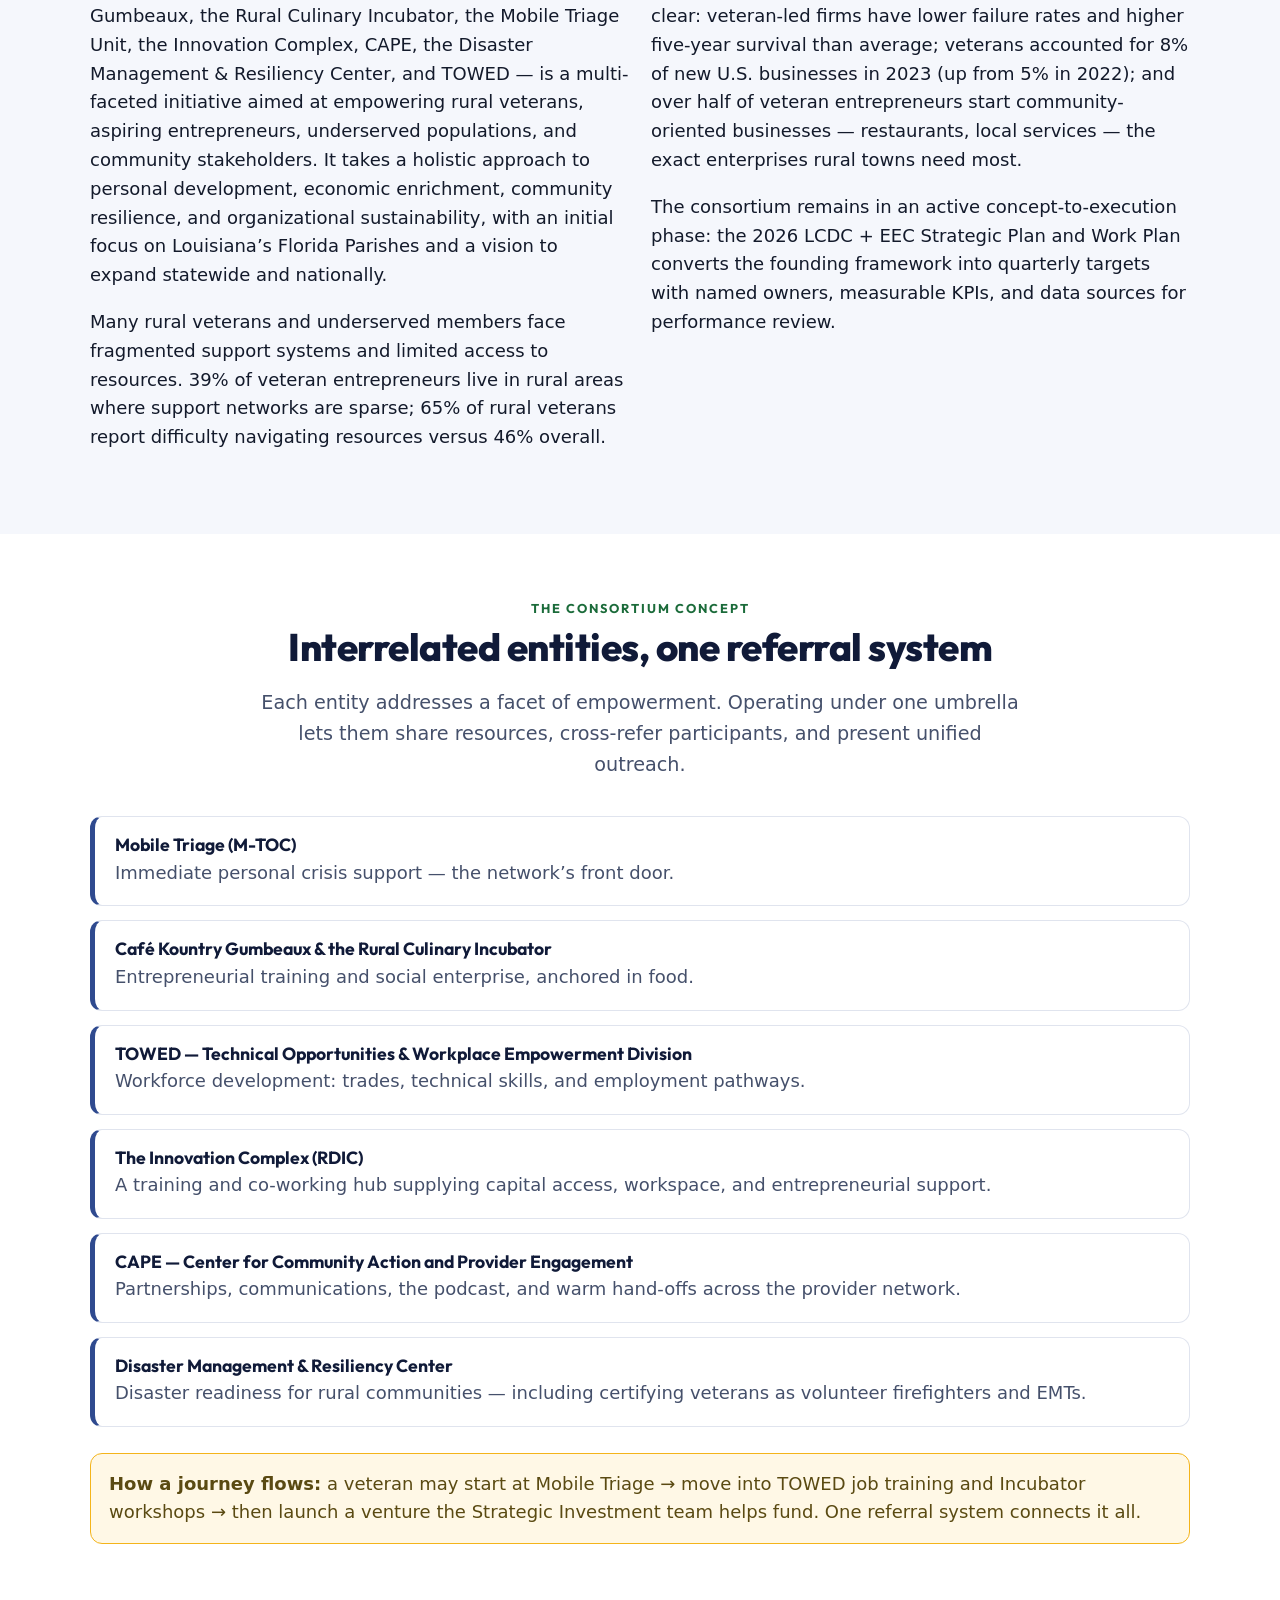
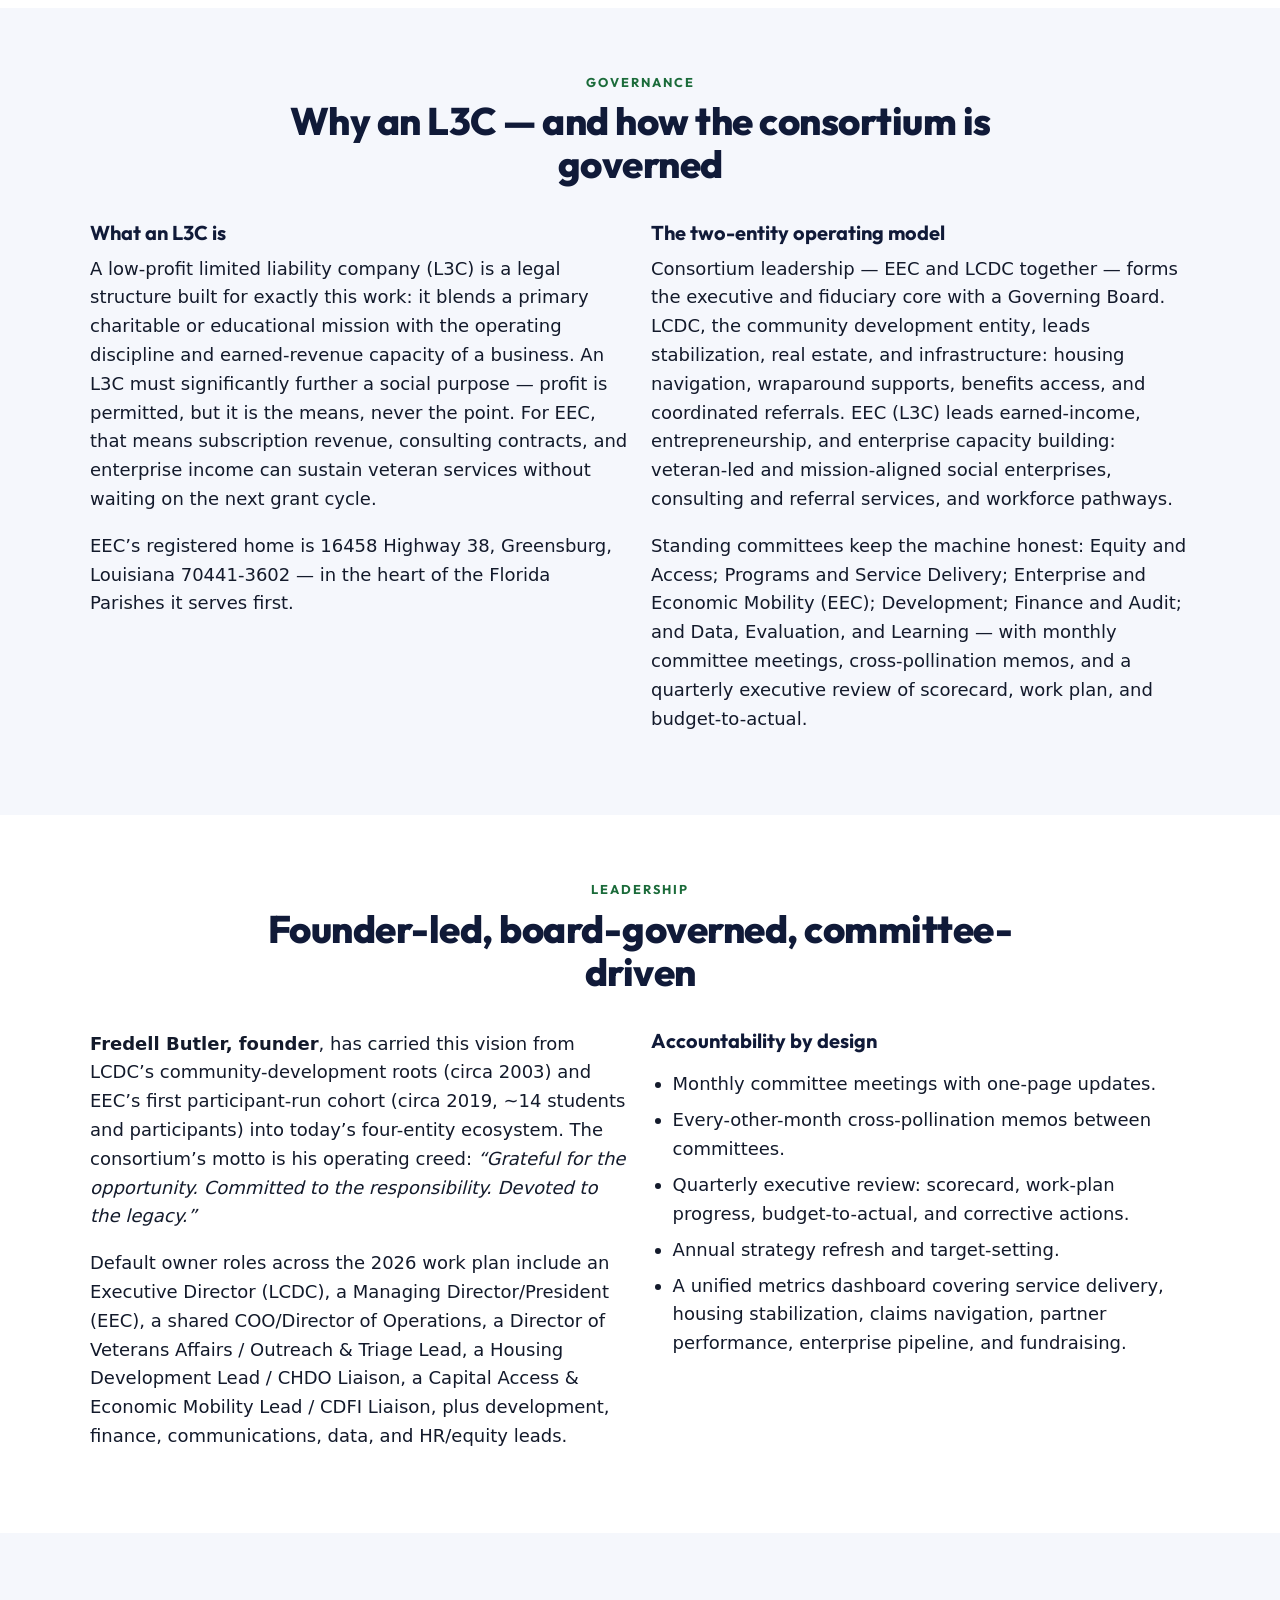
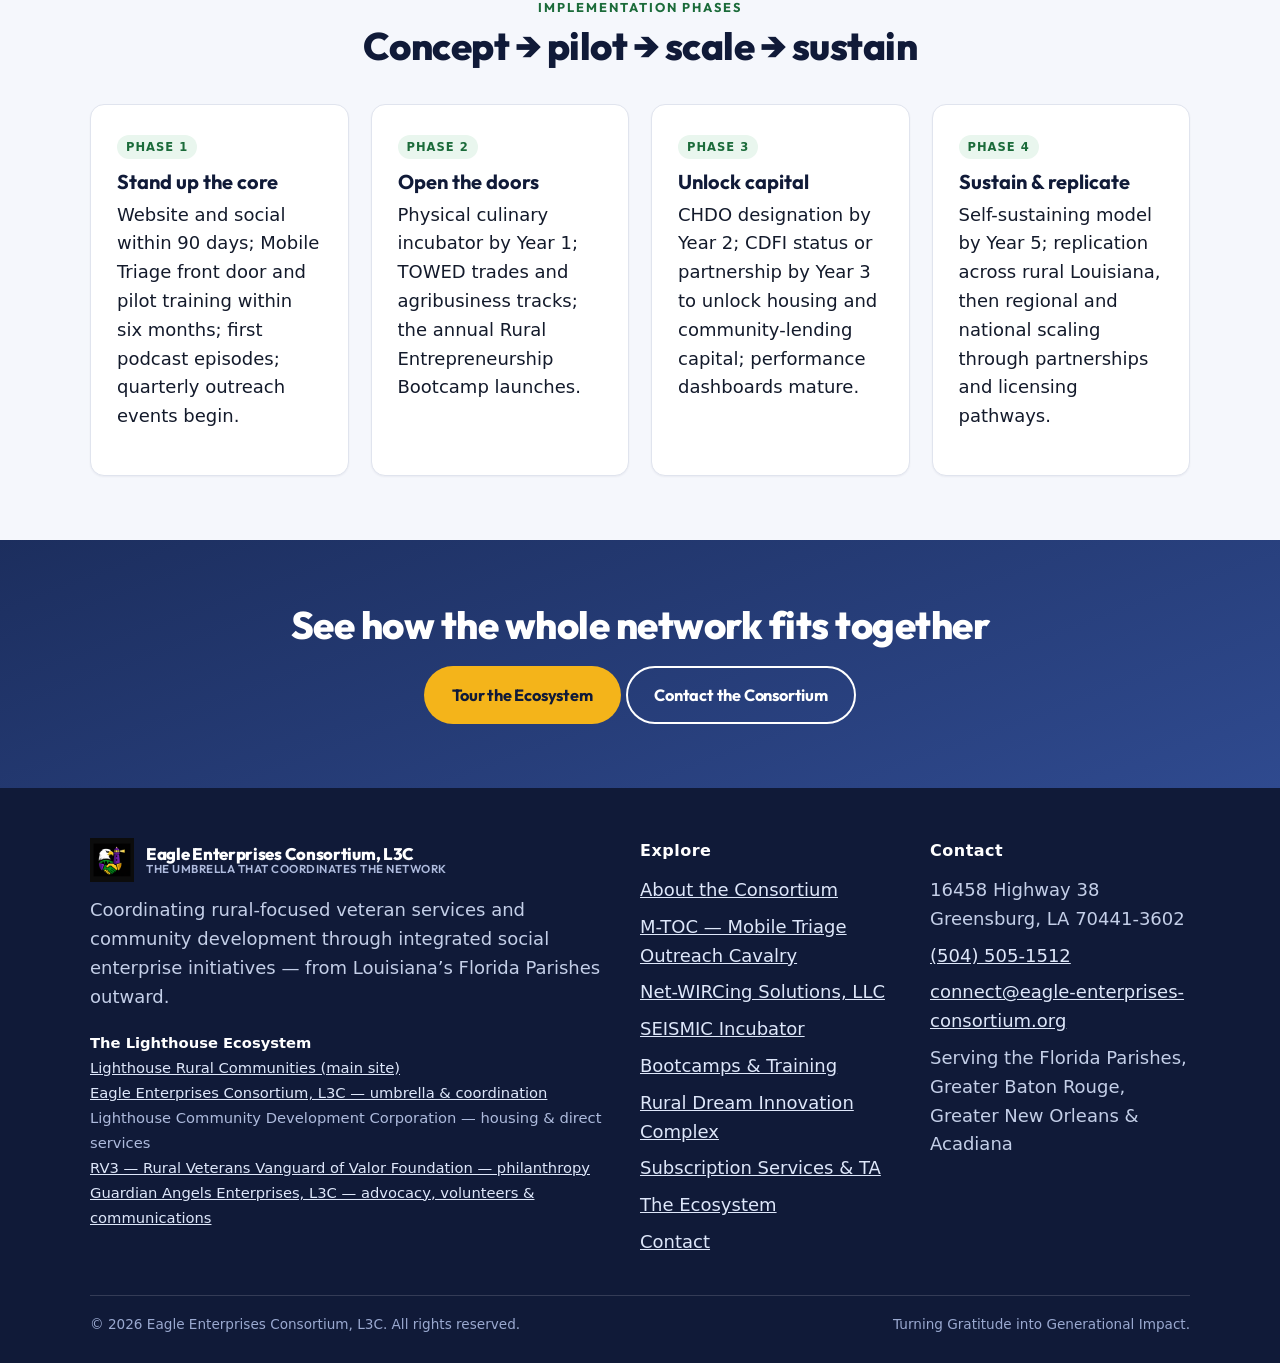
==== commit c6f3b34e: "feat: use official entity logo as brand mark, favicon, and og-image Cropped from the main-site entit" ====
--- a/about.html
+++ b/about.html
@@ -12,7 +12,7 @@
   <meta property="og:description" content="The vision, mission, core values, consortium concept, L3C governance structure, and implementation phases of Eagle Enterprises Consortium — the umbrella of the Lighthouse rural-veterans ecosystem.">
   <meta property="og:url" content="https://eagle-enterprises-consortium.vercel.app/about">
   <meta name="theme-color" content="#101A38">
-  <link rel="icon" type="image/svg+xml" href="assets/logo-mark.svg">
+  <link rel="icon" type="image/png" href="assets/logo.png">
   <link rel="stylesheet" href="css/styles.css">
 </head>
 <body>
@@ -22,7 +22,7 @@
   <div class="container">
     <nav class="nav" aria-label="Primary">
       <a class="brand" href="index.html">
-        <img class="mark" src="assets/logo-mark.svg" alt="" width="44" height="44">
+        <img class="mark" src="assets/logo.png" alt="" width="44" height="44">
         <span class="brand-name">Eagle Enterprises Consortium
           <span class="brand-sub">Umbrella of the Lighthouse Ecosystem</span>
         </span>
@@ -278,7 +278,7 @@
     <div class="footer-grid">
       <div>
         <a class="brand" href="index.html" style="color:#fff">
-          <img class="mark" src="assets/logo-mark.svg" alt="" width="44" height="44">
+          <img class="mark" src="assets/logo.png" alt="" width="44" height="44">
           <span class="brand-name" style="color:#fff">Eagle Enterprises Consortium, L3C
             <span class="brand-sub" style="color:#AEBBDD">The umbrella that coordinates the network</span>
           </span>
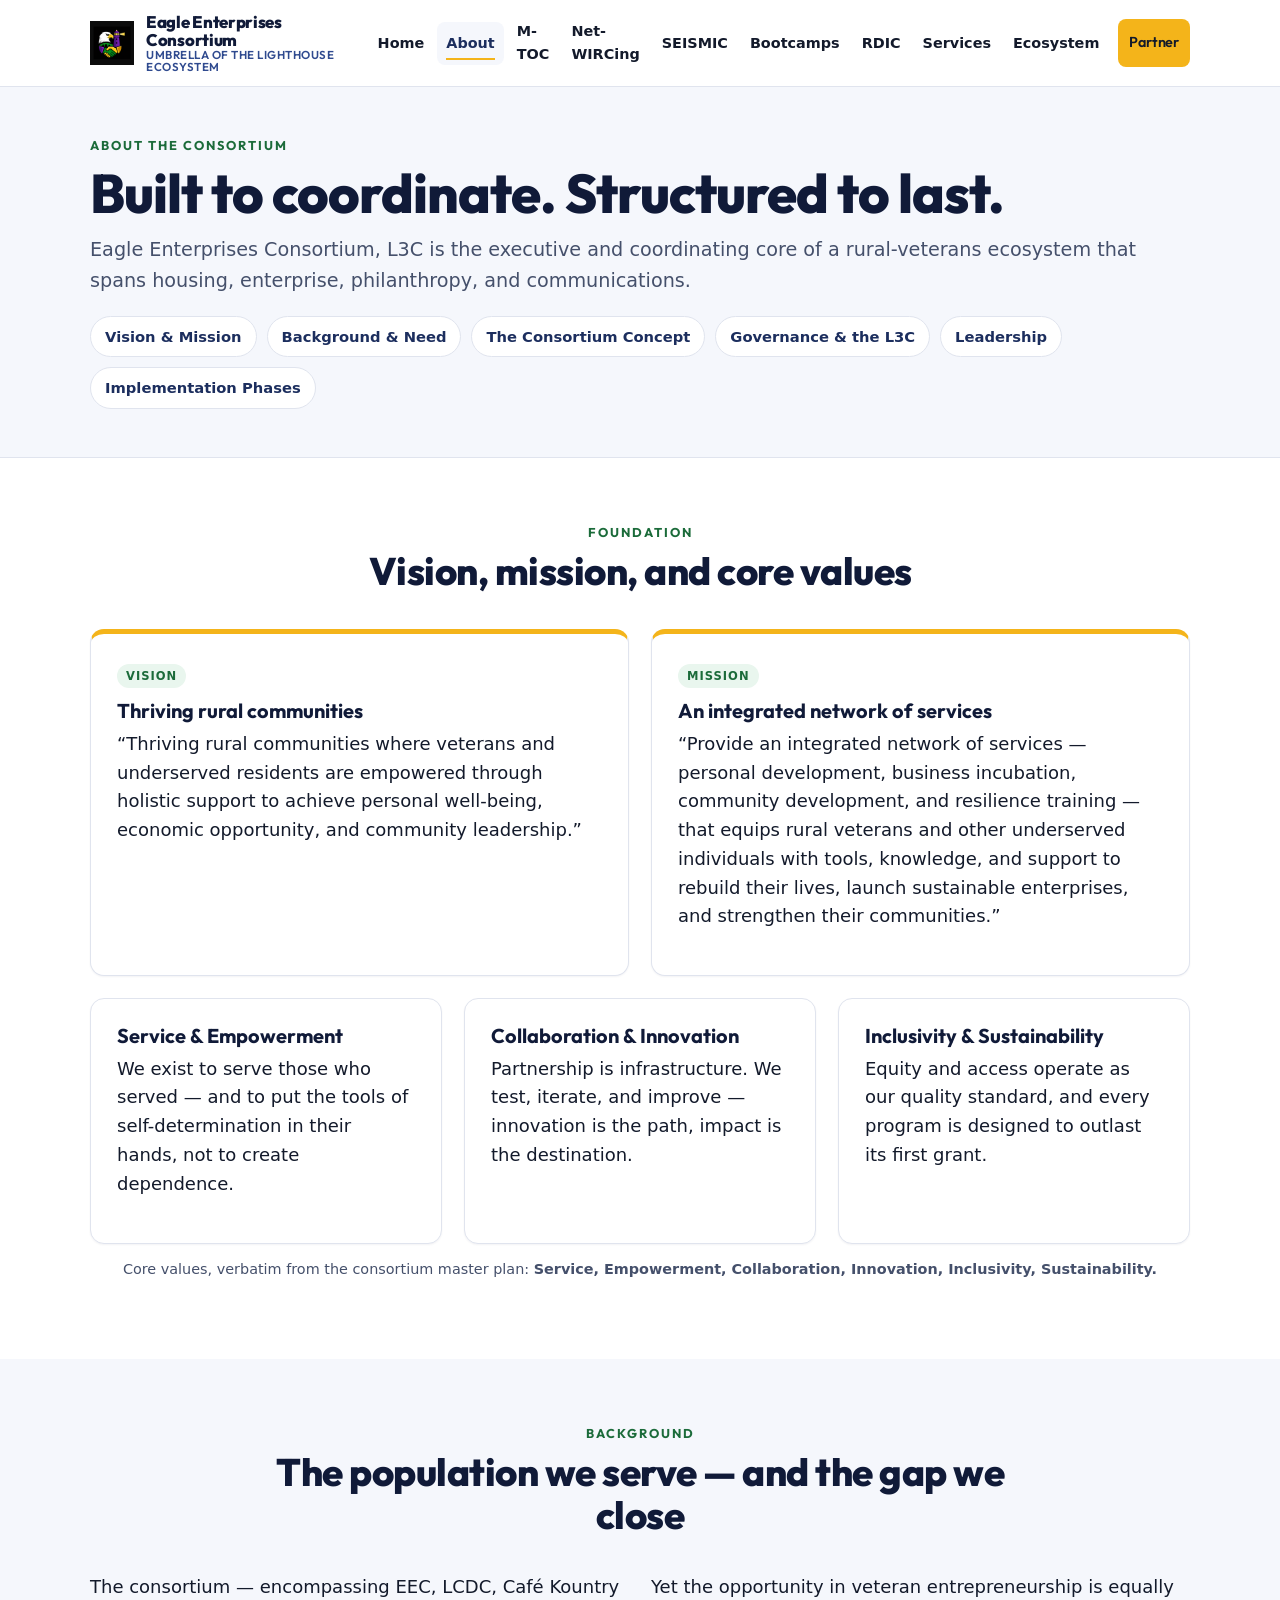
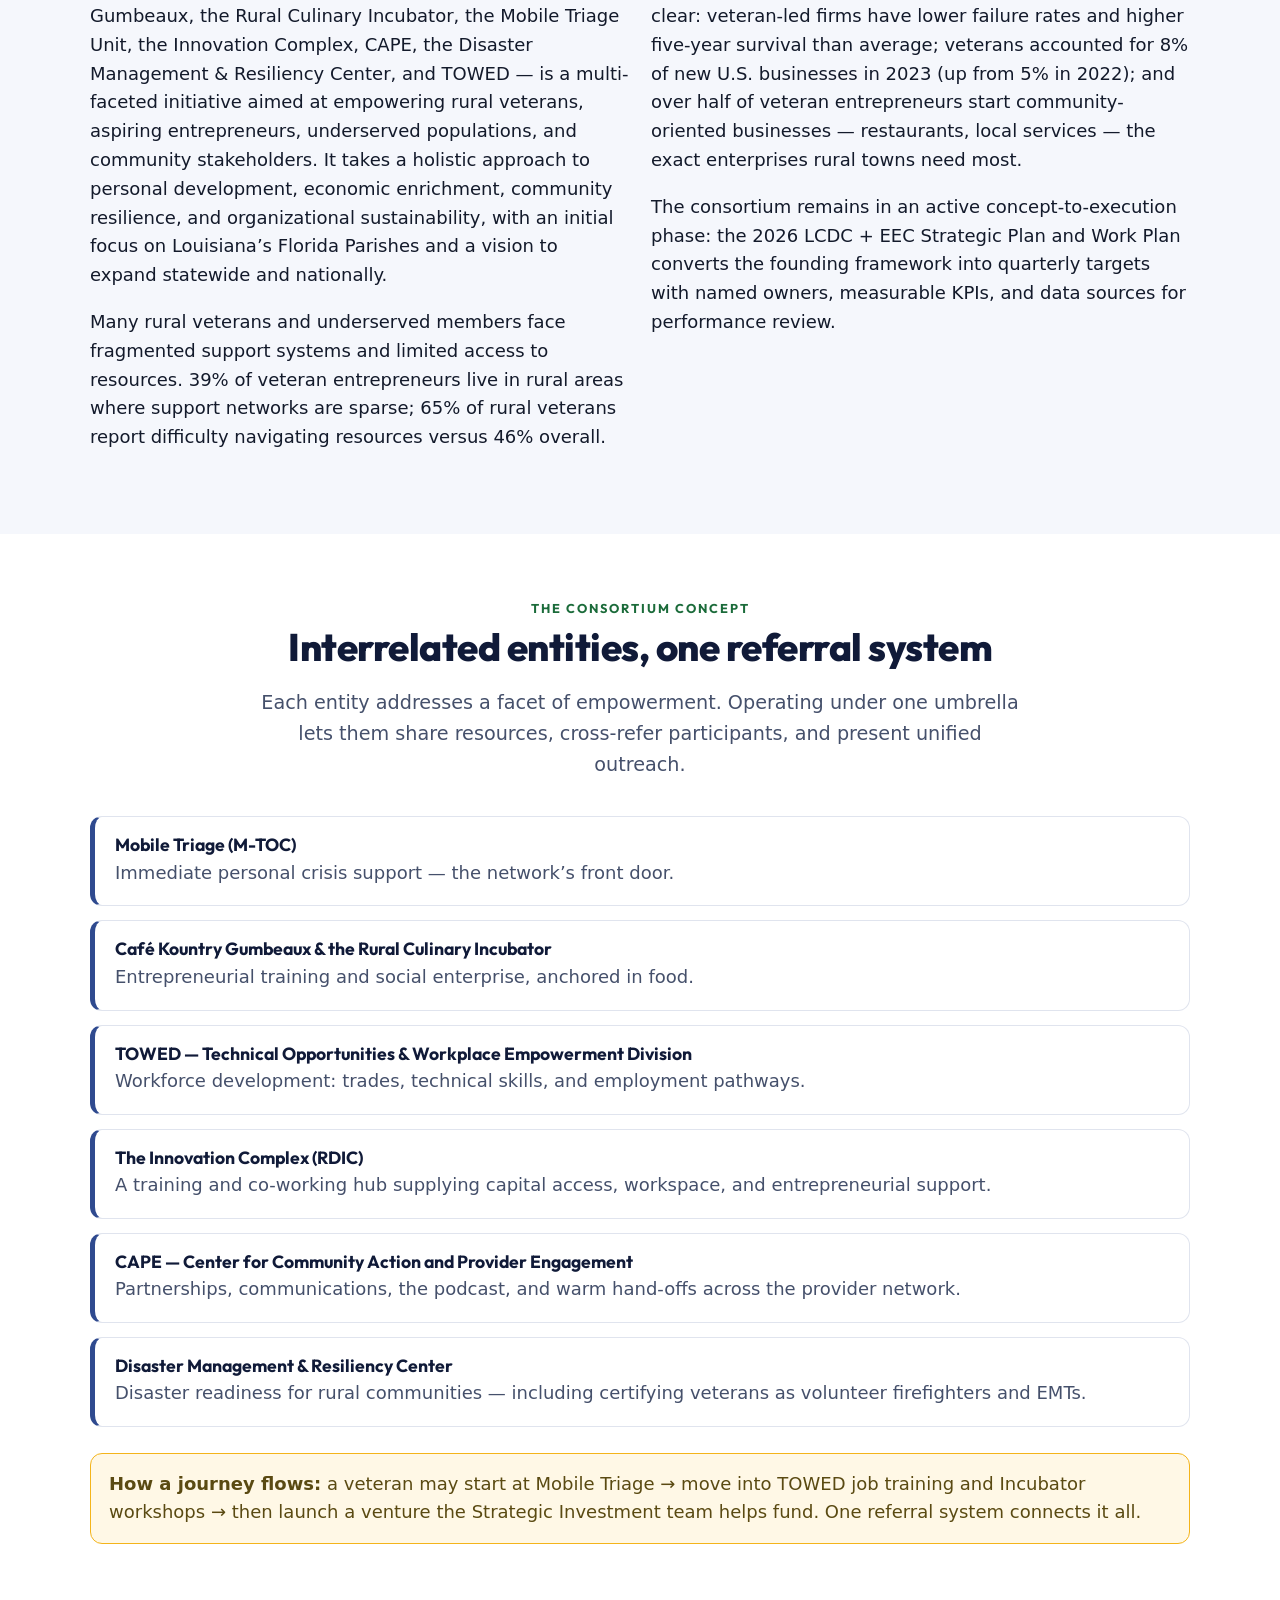
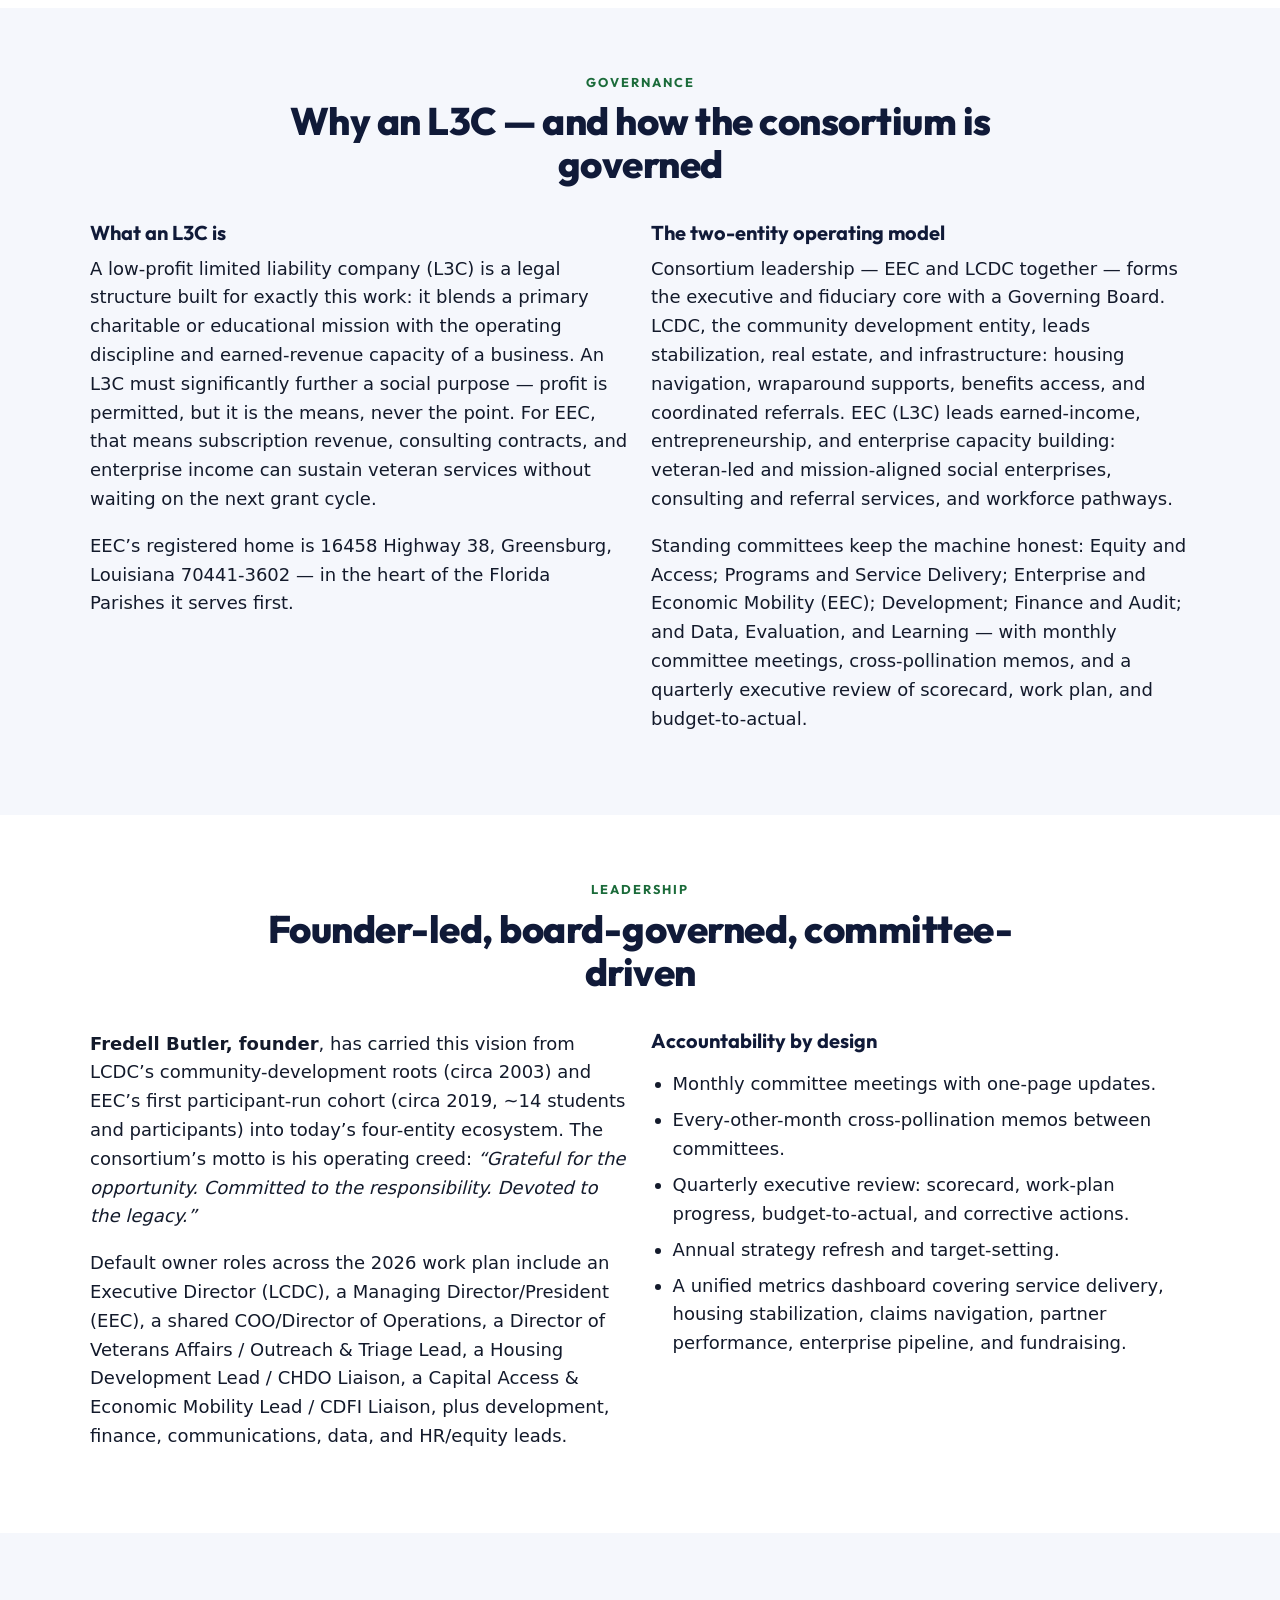
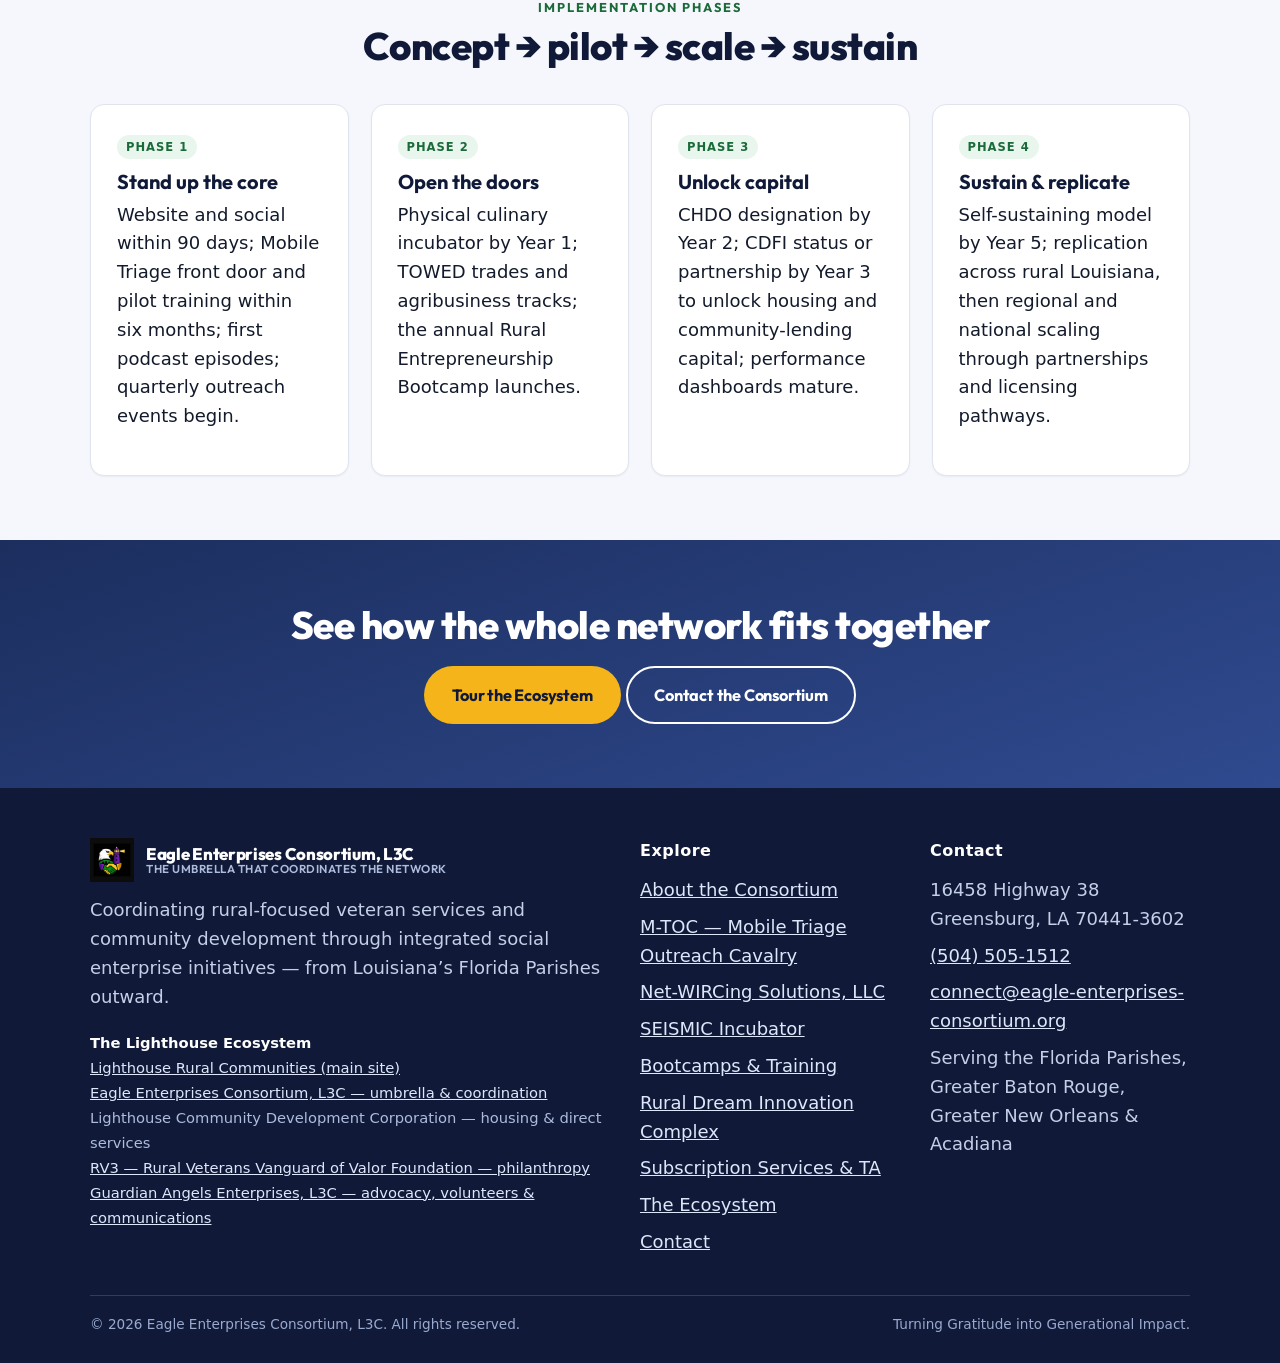
==== commit 169eed96: "Point Lighthouse main-site links at the live site (parked .org fix) Co-Authored-By: Claude Fable 5 <" ====
--- a/about.html
+++ b/about.html
@@ -286,7 +286,7 @@
         <p style="margin-top:14px">Coordinating rural-focused veteran services and community development
         through integrated social enterprise initiatives — from Louisiana&rsquo;s Florida Parishes outward.</p>
         <p class="footer-entities"><strong style="color:#fff">The Lighthouse Ecosystem</strong><br>
-          <a href="https://www.lighthouseruralcommunities.org">Lighthouse Rural Communities (main site)</a><br>
+          <a href="https://lighthouse-rural-communities.vercel.app">Lighthouse Rural Communities (main site)</a><br>
           <a href="https://eagle-enterprises-consortium.vercel.app">Eagle Enterprises Consortium, L3C — umbrella &amp; coordination</a><br>
           Lighthouse Community Development Corporation — housing &amp; direct services<br>
           <a href="https://rv3-vanguard-of-valor.vercel.app">RV3 — Rural Veterans Vanguard of Valor Foundation — philanthropy</a><br>
--- a/css/styles.css
+++ b/css/styles.css
@@ -348,3 +348,39 @@
       transition-duration: .001ms !important; scroll-behavior: auto !important; }
   .hero::before { animation: none; }
 }
+
+/* ---------- Click-to-zoom lightbox (ported from main-site memorial) ---------- */
+#glb { position: fixed; inset: 0; background: rgba(20,12,38,.93); display: none; align-items: center; justify-content: center; z-index: 9999; padding: 24px; cursor: zoom-out; }
+#glb.open { display: flex; }
+#glb img { max-width: 94vw; max-height: 90vh; border-radius: 8px; box-shadow: 0 24px 70px rgba(0,0,0,.6); }
+#glb .glb-x { position: absolute; top: 16px; right: 26px; color: #fff; font-size: 38px; line-height: 1; cursor: pointer; font-weight: 300; }
+img[data-glb] { cursor: zoom-in; }
+
+/* === FX pack: consistent motion across the ecosystem === */
+#fx-progress { position: fixed; top: 0; left: 0; height: 3px; width: 0;
+  background: linear-gradient(90deg, var(--gold-500), var(--gold-600)); z-index: 300;
+  border-radius: 0 2px 2px 0; pointer-events: none; }
+.site-header { transition: box-shadow .3s ease; }
+.site-header.fx-scrolled { box-shadow: 0 6px 24px -12px rgba(10,10,30,.35); }
+.fx-reveal { opacity: 0; transform: translateY(18px);
+  transition: opacity .6s ease, transform .6s cubic-bezier(.22,.9,.36,1); }
+.fx-reveal.fx-in { opacity: 1; transform: none; }
+.card:not(.door-card) { position: relative; overflow: hidden; }
+.card:not(.door-card)::before { content: ""; position: absolute; top: 0; left: -80%;
+  width: 55%; height: 100%; transform: skewX(-18deg); pointer-events: none;
+  background: linear-gradient(105deg, transparent 20%, rgba(255,255,255,.4), transparent 80%);
+  transition: left .65s ease; z-index: 1; }
+.card:not(.door-card):hover::before { left: 130%; }
+.card:hover { border-color: var(--gold-500); }
+figure.media img { transition: transform .55s cubic-bezier(.22,.9,.36,1); }
+figure.media:hover img { transform: scale(1.03); }
+.hero-seal { animation: fx-float 6s ease-in-out infinite; }
+@keyframes fx-float { 0%,100% { transform: translateY(0); } 50% { transform: translateY(-8px); } }
+.btn { transition: transform .2s ease, box-shadow .2s ease, background .2s ease, color .2s ease; }
+.btn:hover { transform: translateY(-2px); box-shadow: 0 8px 20px -8px rgba(10,10,30,.45); }
+@media (prefers-reduced-motion: reduce) {
+  .fx-reveal { opacity: 1; transform: none; transition: none; }
+  .hero-seal { animation: none; }
+  .card:not(.door-card)::before { display: none; }
+  figure.media:hover img, .btn:hover { transform: none; }
+}
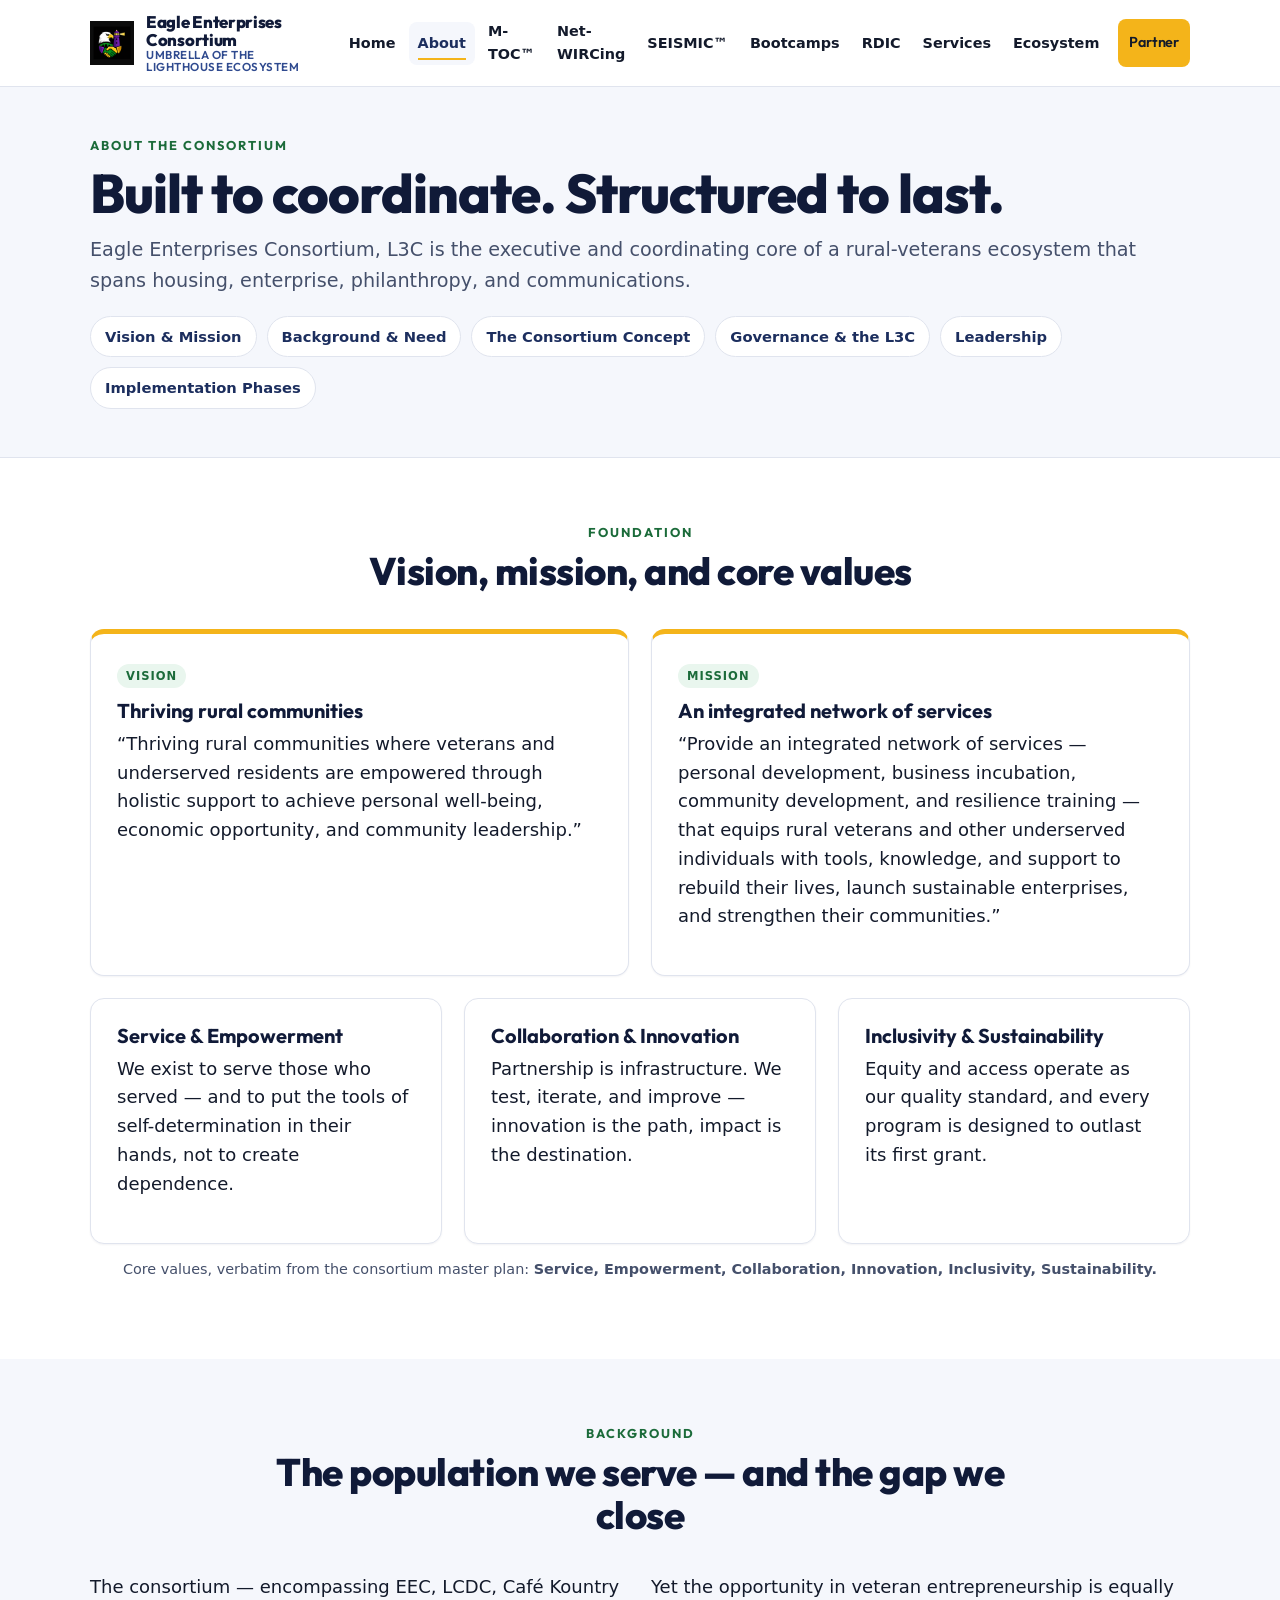
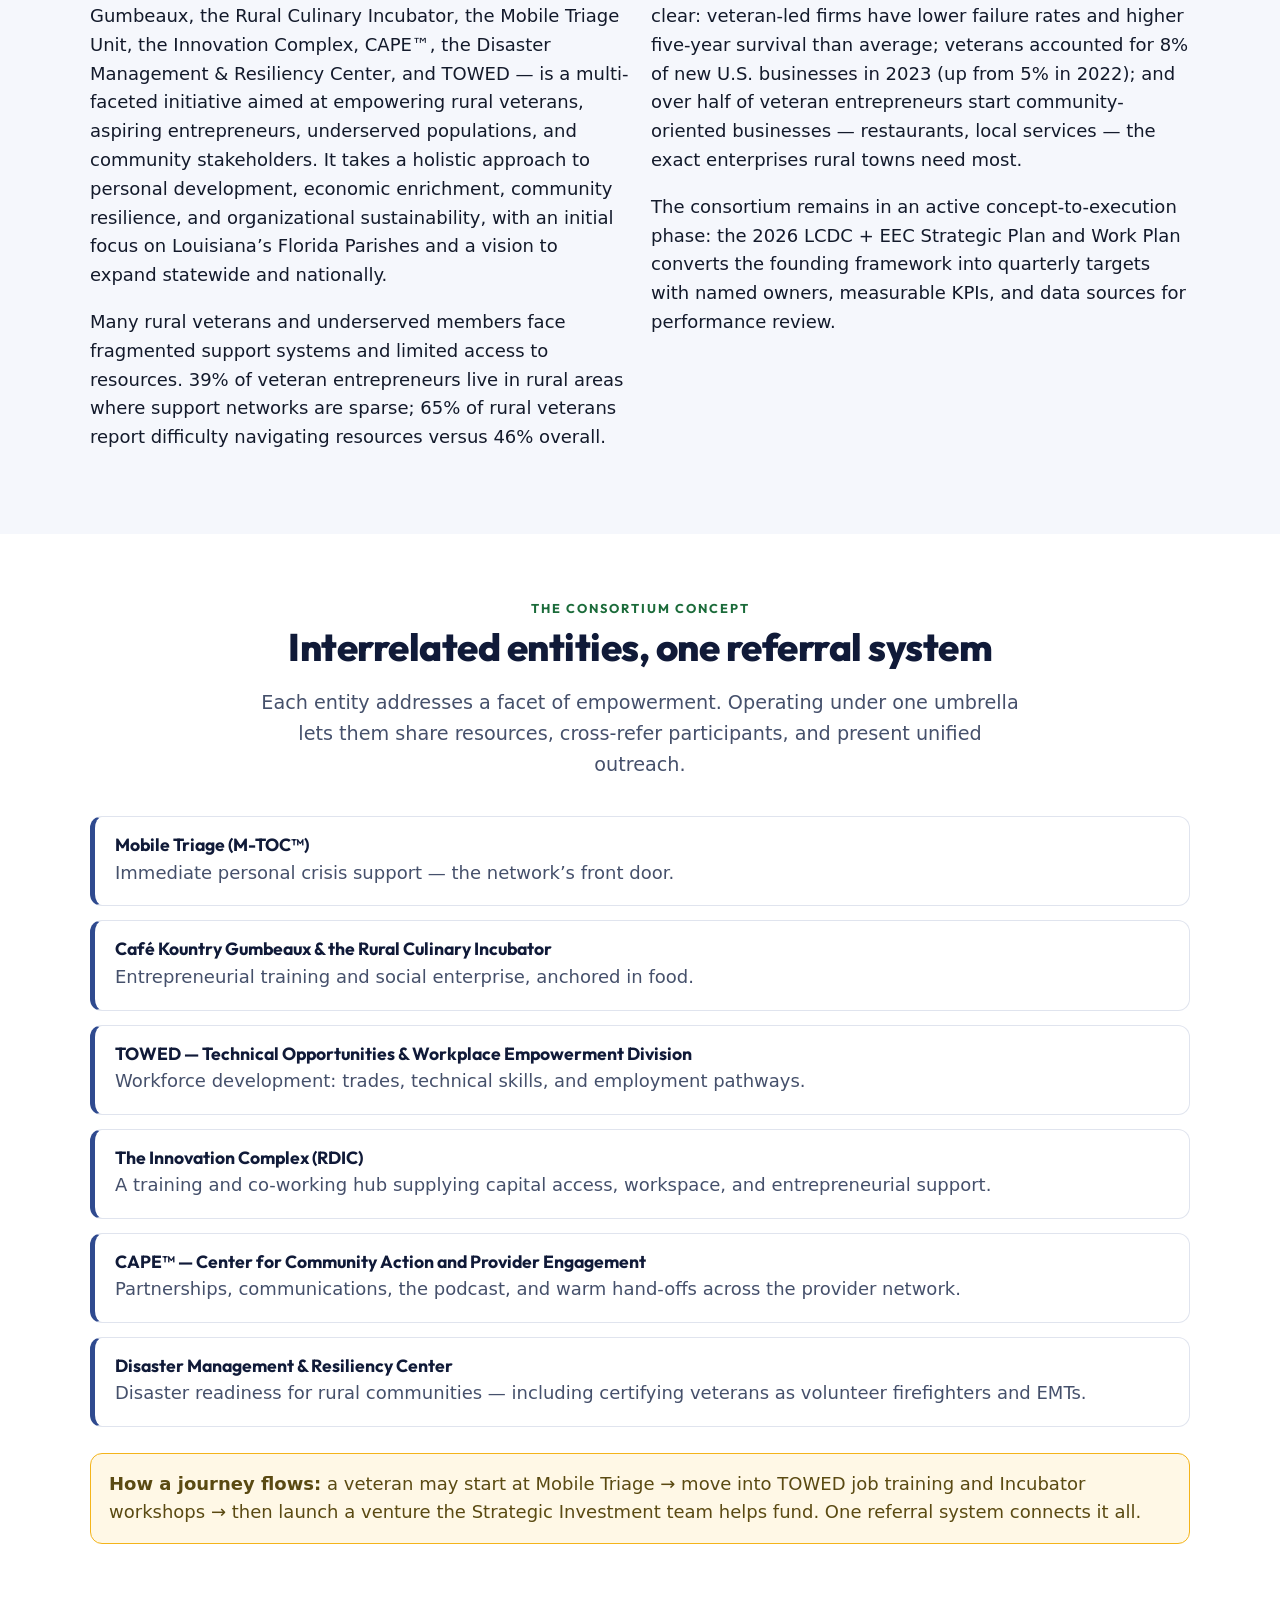
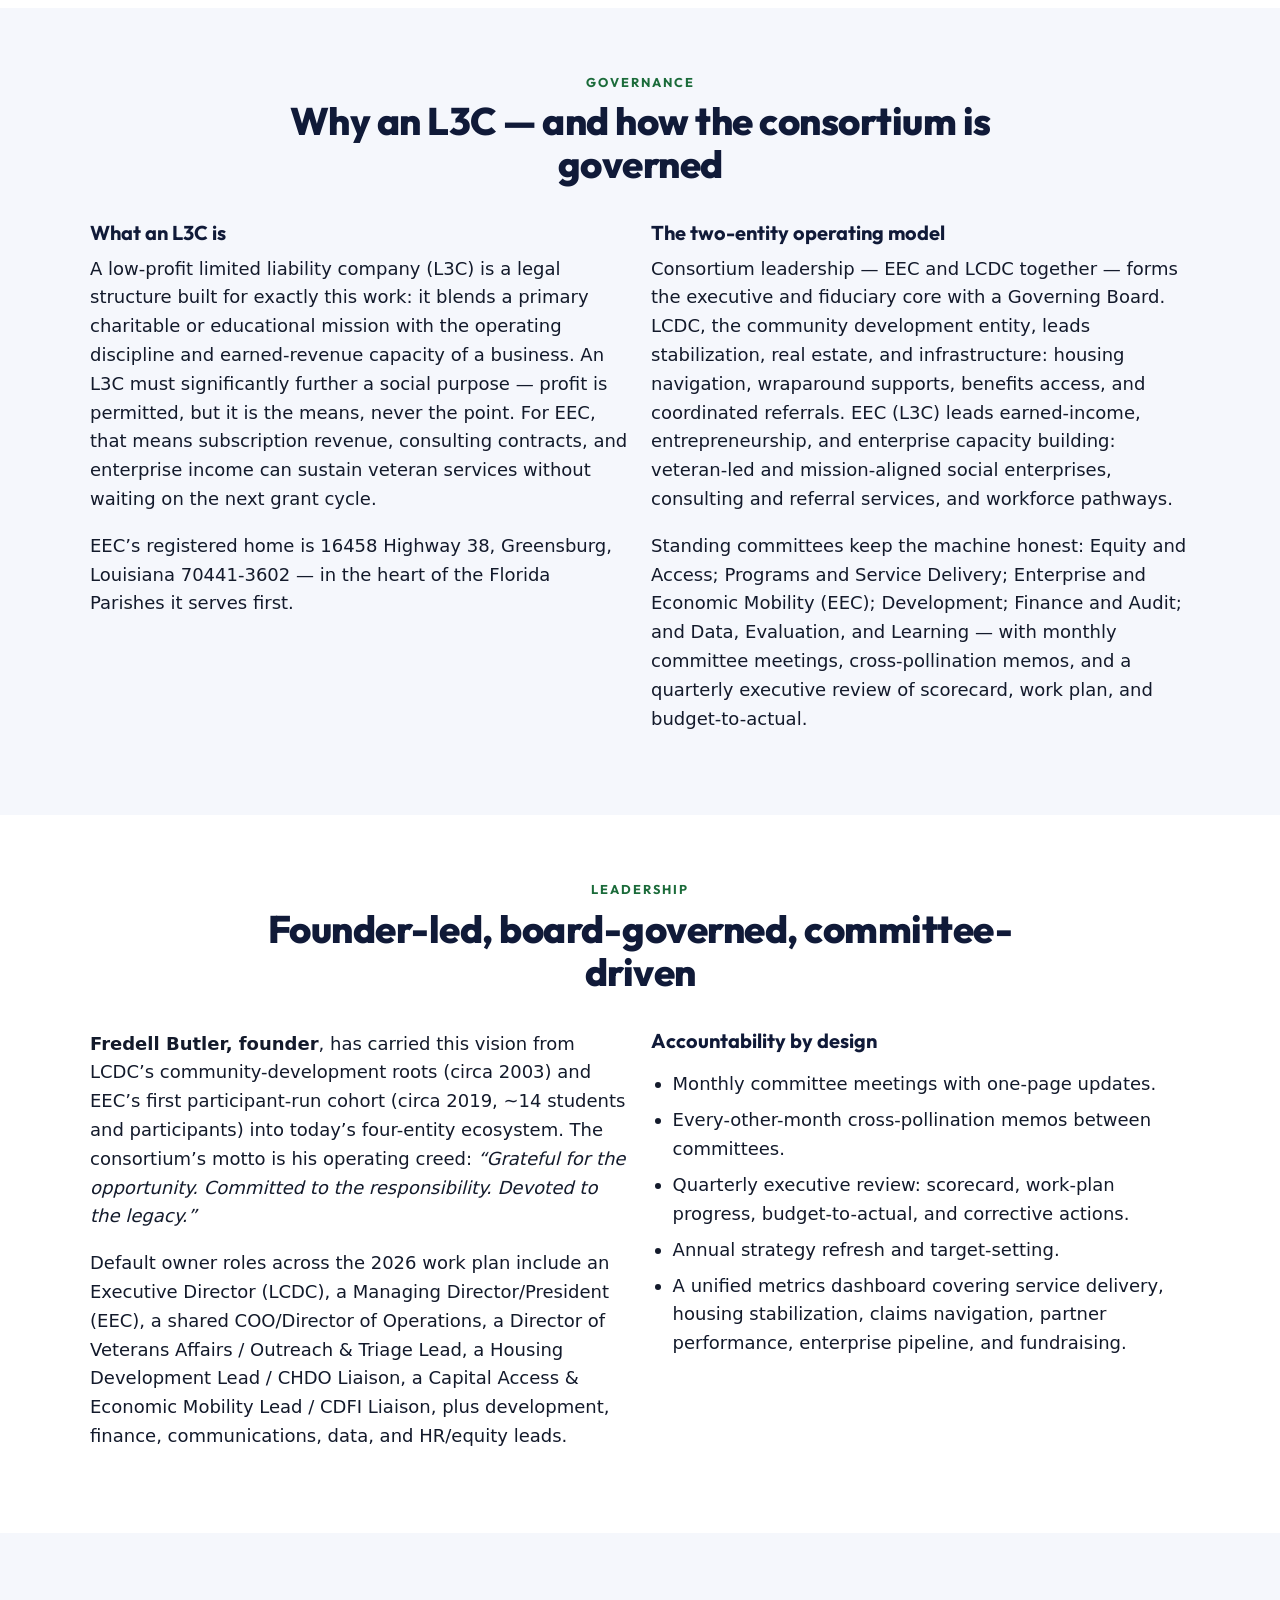
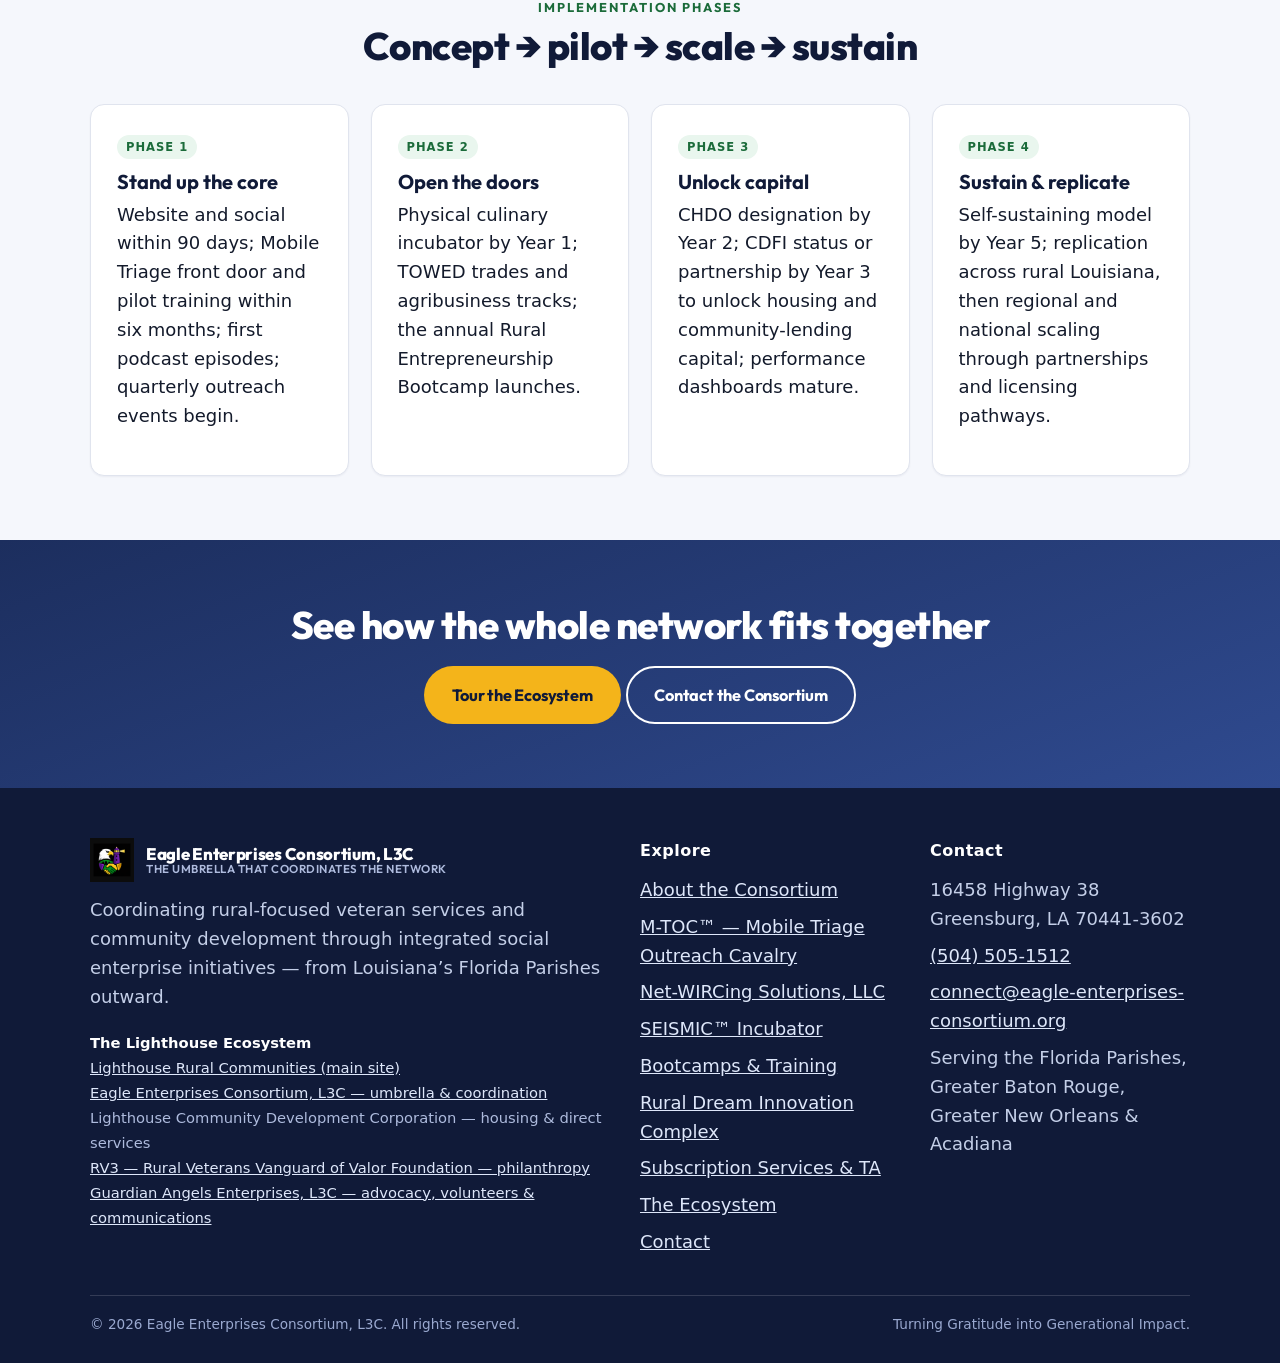
==== commit f5c98353: "Add TM to VI-PAR, M-TOC, CAPE, SEISMIC across visible copy Consistent trademark marking on the four " ====
--- a/about.html
+++ b/about.html
@@ -5,12 +5,12 @@
   <meta name="viewport" content="width=device-width, initial-scale=1.0">
   <title>About EEC — Vision, Mission, Governance & the L3C Structure | Eagle Enterprises Consortium</title>
   <meta name="description" content="The vision, mission, core values, consortium concept, L3C governance structure, and implementation phases of Eagle Enterprises Consortium — the umbrella of the Lighthouse rural-veterans ecosystem.">
-  <link rel="canonical" href="https://eagle-enterprises-consortium.vercel.app/about">
+  <link rel="canonical" href="https://www.eagleenterprisesconsortiuml3c.org/about">
   <meta property="og:type" content="website">
   <meta property="og:site_name" content="Eagle Enterprises Consortium, L3C">
   <meta property="og:title" content="About EEC — Vision, Mission, Governance & the L3C Structure | Eagle Enterprises Consortium">
   <meta property="og:description" content="The vision, mission, core values, consortium concept, L3C governance structure, and implementation phases of Eagle Enterprises Consortium — the umbrella of the Lighthouse rural-veterans ecosystem.">
-  <meta property="og:url" content="https://eagle-enterprises-consortium.vercel.app/about">
+  <meta property="og:url" content="https://www.eagleenterprisesconsortiuml3c.org/about">
   <meta name="theme-color" content="#101A38">
   <link rel="icon" type="image/png" href="assets/logo.png">
   <link rel="stylesheet" href="css/styles.css">
@@ -31,9 +31,9 @@
       <ul class="nav-links" id="primary-nav">
         <li><a href="index.html">Home</a></li>
         <li><a href="about.html" aria-current="page">About</a></li>
-        <li><a href="m-toc.html">M-TOC</a></li>
+        <li><a href="m-toc.html">M-TOC™</a></li>
         <li><a href="net-wircing.html">Net-WIRCing</a></li>
-        <li><a href="seismic.html">SEISMIC</a></li>
+        <li><a href="seismic.html">SEISMIC™</a></li>
         <li><a href="bootcamps.html">Bootcamps</a></li>
         <li><a href="rdic.html">RDIC</a></li>
         <li><a href="services.html">Services</a></li>
@@ -112,7 +112,7 @@
       <div class="grid grid-2">
         <div class="prose">
           <p>The consortium — encompassing EEC, LCDC, Caf&eacute; Kountry Gumbeaux, the Rural
-          Culinary Incubator, the Mobile Triage Unit, the Innovation Complex, CAPE, the Disaster
+          Culinary Incubator, the Mobile Triage Unit, the Innovation Complex, CAPE™, the Disaster
           Management &amp; Resiliency Center, and TOWED — is a multi-faceted initiative aimed at
           empowering rural veterans, aspiring entrepreneurs, underserved populations, and community
           stakeholders. It takes a holistic approach to personal development, economic enrichment,
@@ -146,7 +146,7 @@
         lets them share resources, cross-refer participants, and present unified outreach.</p>
       </div>
       <div class="eco-list">
-        <div class="eco-item"><div><h3>Mobile Triage (M-TOC)</h3>
+        <div class="eco-item"><div><h3>Mobile Triage (M-TOC™)</h3>
           <p>Immediate personal crisis support — the network&rsquo;s front door.</p></div></div>
         <div class="eco-item"><div><h3>Caf&eacute; Kountry Gumbeaux &amp; the Rural Culinary Incubator</h3>
           <p>Entrepreneurial training and social enterprise, anchored in food.</p></div></div>
@@ -154,7 +154,7 @@
           <p>Workforce development: trades, technical skills, and employment pathways.</p></div></div>
         <div class="eco-item"><div><h3>The Innovation Complex (RDIC)</h3>
           <p>A training and co-working hub supplying capital access, workspace, and entrepreneurial support.</p></div></div>
-        <div class="eco-item"><div><h3>CAPE — Center for Community Action and Provider Engagement</h3>
+        <div class="eco-item"><div><h3>CAPE™ — Center for Community Action and Provider Engagement</h3>
           <p>Partnerships, communications, the podcast, and warm hand-offs across the provider network.</p></div></div>
         <div class="eco-item"><div><h3>Disaster Management &amp; Resiliency Center</h3>
           <p>Disaster readiness for rural communities — including certifying veterans as volunteer
@@ -287,19 +287,19 @@
         through integrated social enterprise initiatives — from Louisiana&rsquo;s Florida Parishes outward.</p>
         <p class="footer-entities"><strong style="color:#fff">The Lighthouse Ecosystem</strong><br>
           <a href="https://lighthouse-rural-communities.vercel.app">Lighthouse Rural Communities (main site)</a><br>
-          <a href="https://eagle-enterprises-consortium.vercel.app">Eagle Enterprises Consortium, L3C — umbrella &amp; coordination</a><br>
+          <a href="https://www.eagleenterprisesconsortiuml3c.org">Eagle Enterprises Consortium, L3C — umbrella &amp; coordination</a><br>
           Lighthouse Community Development Corporation — housing &amp; direct services<br>
-          <a href="https://rv3-vanguard-of-valor.vercel.app">RV3 — Rural Veterans Vanguard of Valor Foundation — philanthropy</a><br>
-          <a href="https://guardian-angels-enterprises.vercel.app">Guardian Angels Enterprises, L3C — advocacy, volunteers &amp; communications</a>
+          <a href="https://www.rv3vanguardofvalor.org">RV3 — Rural Veterans Vanguard of Valor Foundation — philanthropy</a><br>
+          <a href="https://www.guardianangelsenterprises.org">Guardian Angels Enterprises, L3C — advocacy, volunteers &amp; communications</a>
         </p>
       </div>
       <div>
         <h4>Explore</h4>
         <ul>
           <li><a href="about.html">About the Consortium</a></li>
-          <li><a href="m-toc.html">M-TOC — Mobile Triage Outreach Cavalry</a></li>
+          <li><a href="m-toc.html">M-TOC™ — Mobile Triage Outreach Cavalry</a></li>
           <li><a href="net-wircing.html">Net-WIRCing Solutions, LLC</a></li>
-          <li><a href="seismic.html">SEISMIC Incubator</a></li>
+          <li><a href="seismic.html">SEISMIC™ Incubator</a></li>
           <li><a href="bootcamps.html">Bootcamps &amp; Training</a></li>
           <li><a href="rdic.html">Rural Dream Innovation Complex</a></li>
           <li><a href="services.html">Subscription Services &amp; TA</a></li>
--- a/css/styles.css
+++ b/css/styles.css
@@ -384,3 +384,8 @@
   .card:not(.door-card)::before { display: none; }
   figure.media:hover img, .btn:hover { transform: none; }
 }
+
+/* ---------- Centered video figures ---------- */
+figure.video-centered { float: none; margin: 30px auto 12px; width: 100%; max-width: 960px; text-align: center; }
+figure.video-centered video { width: 100%; height: auto; border-radius: 14px; display: block; }
+figure.video-centered figcaption { text-align: center; }
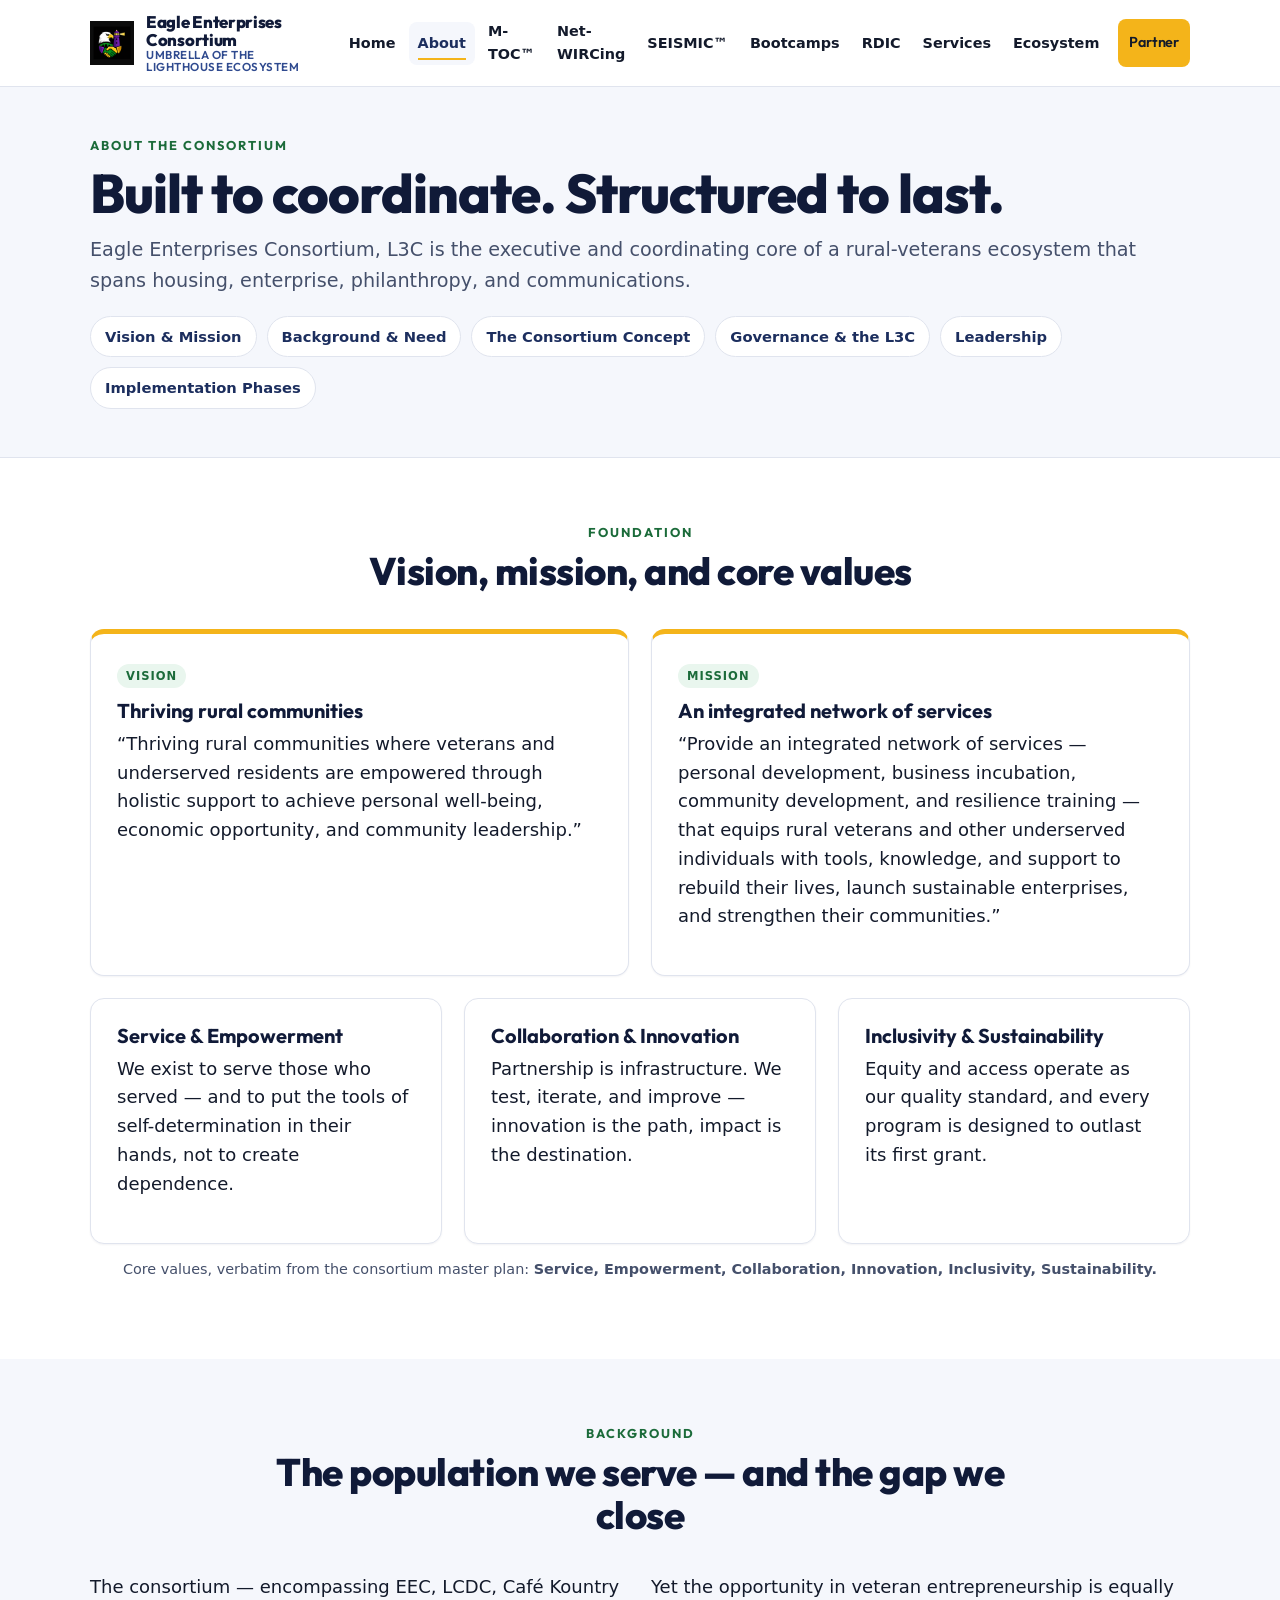
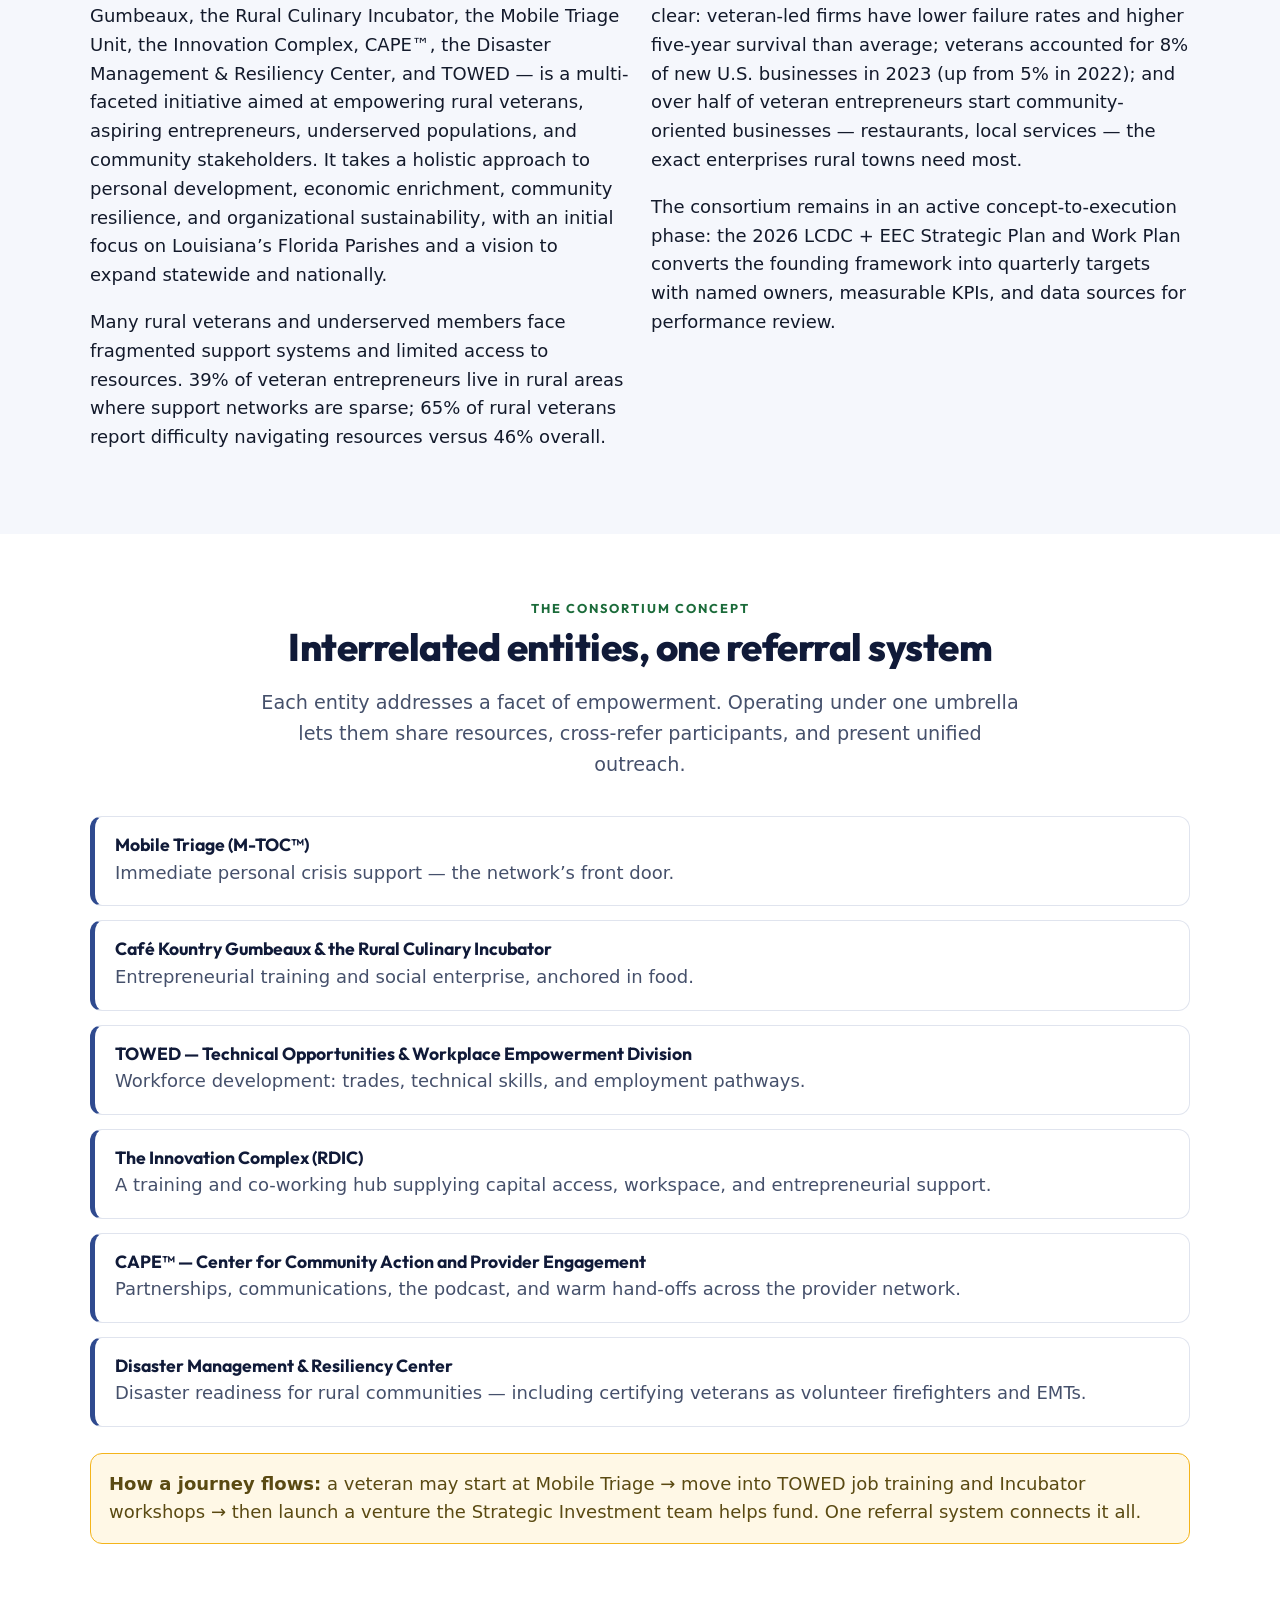
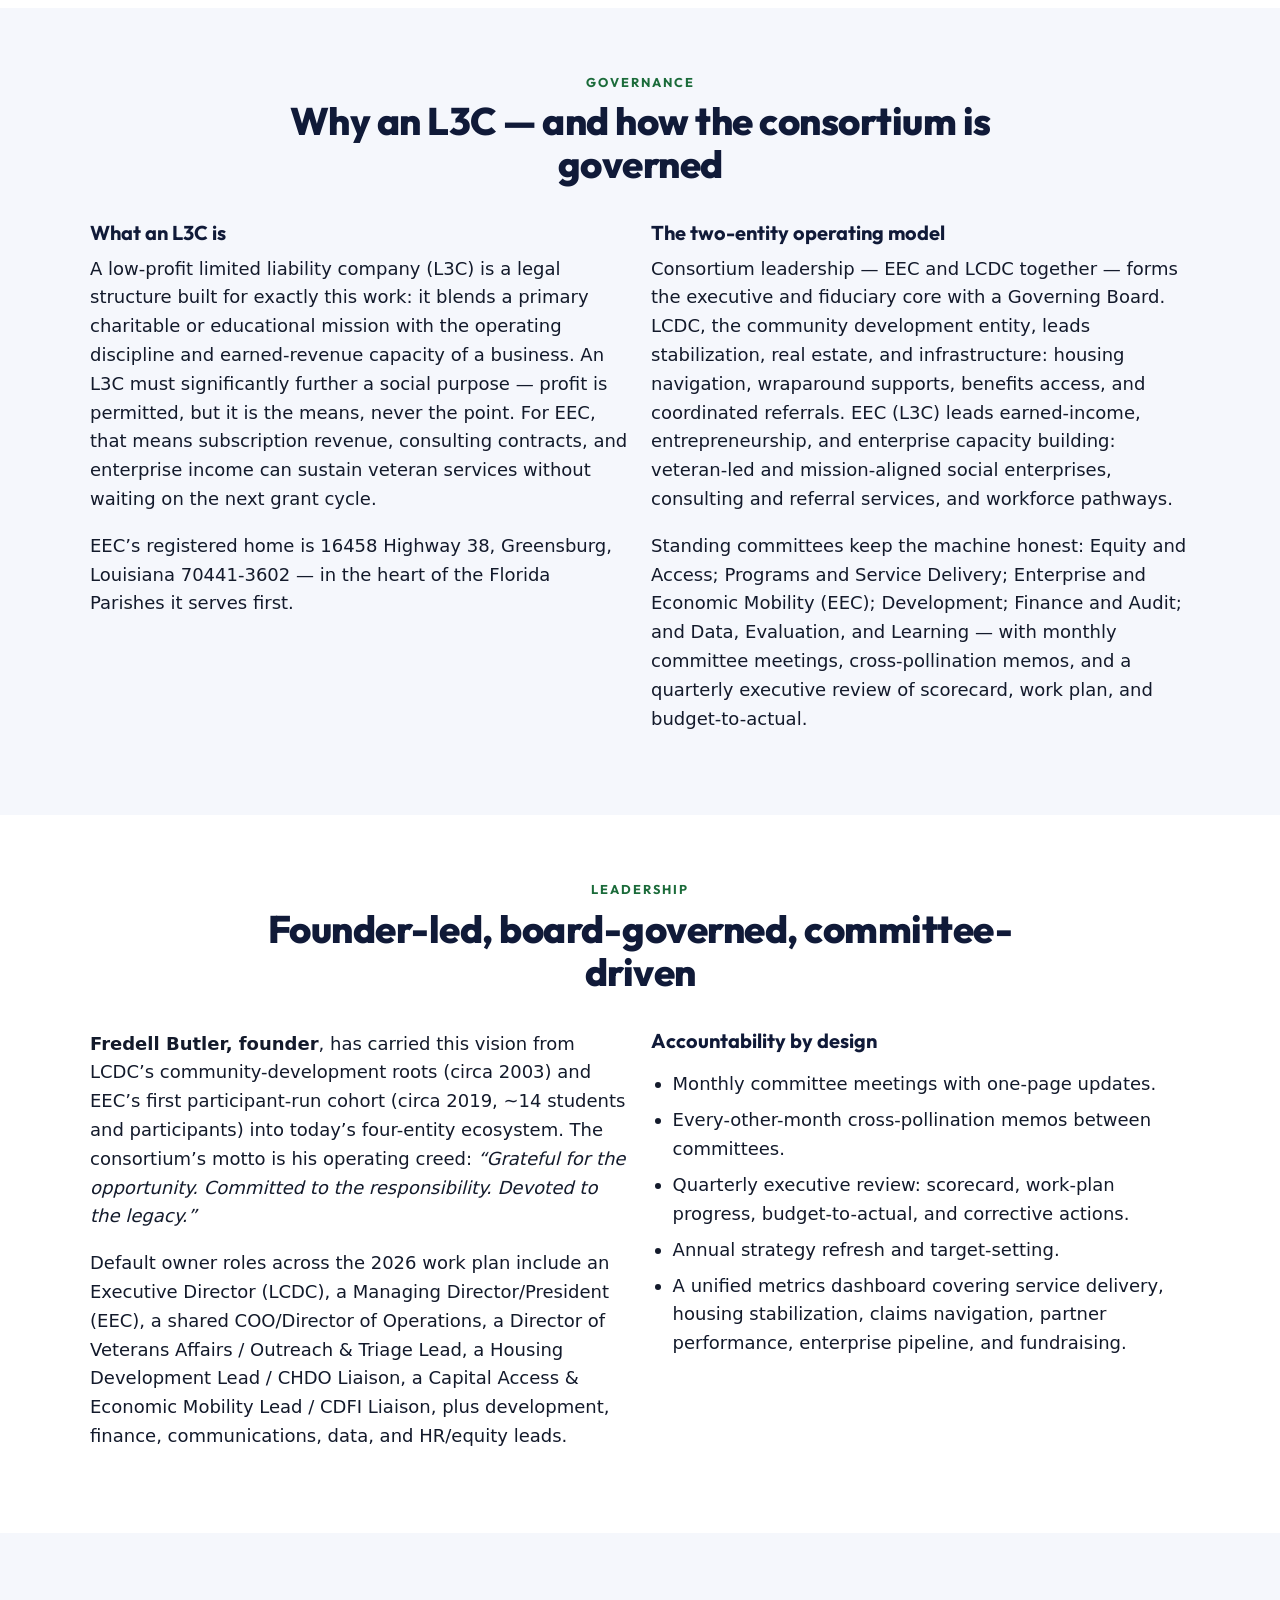
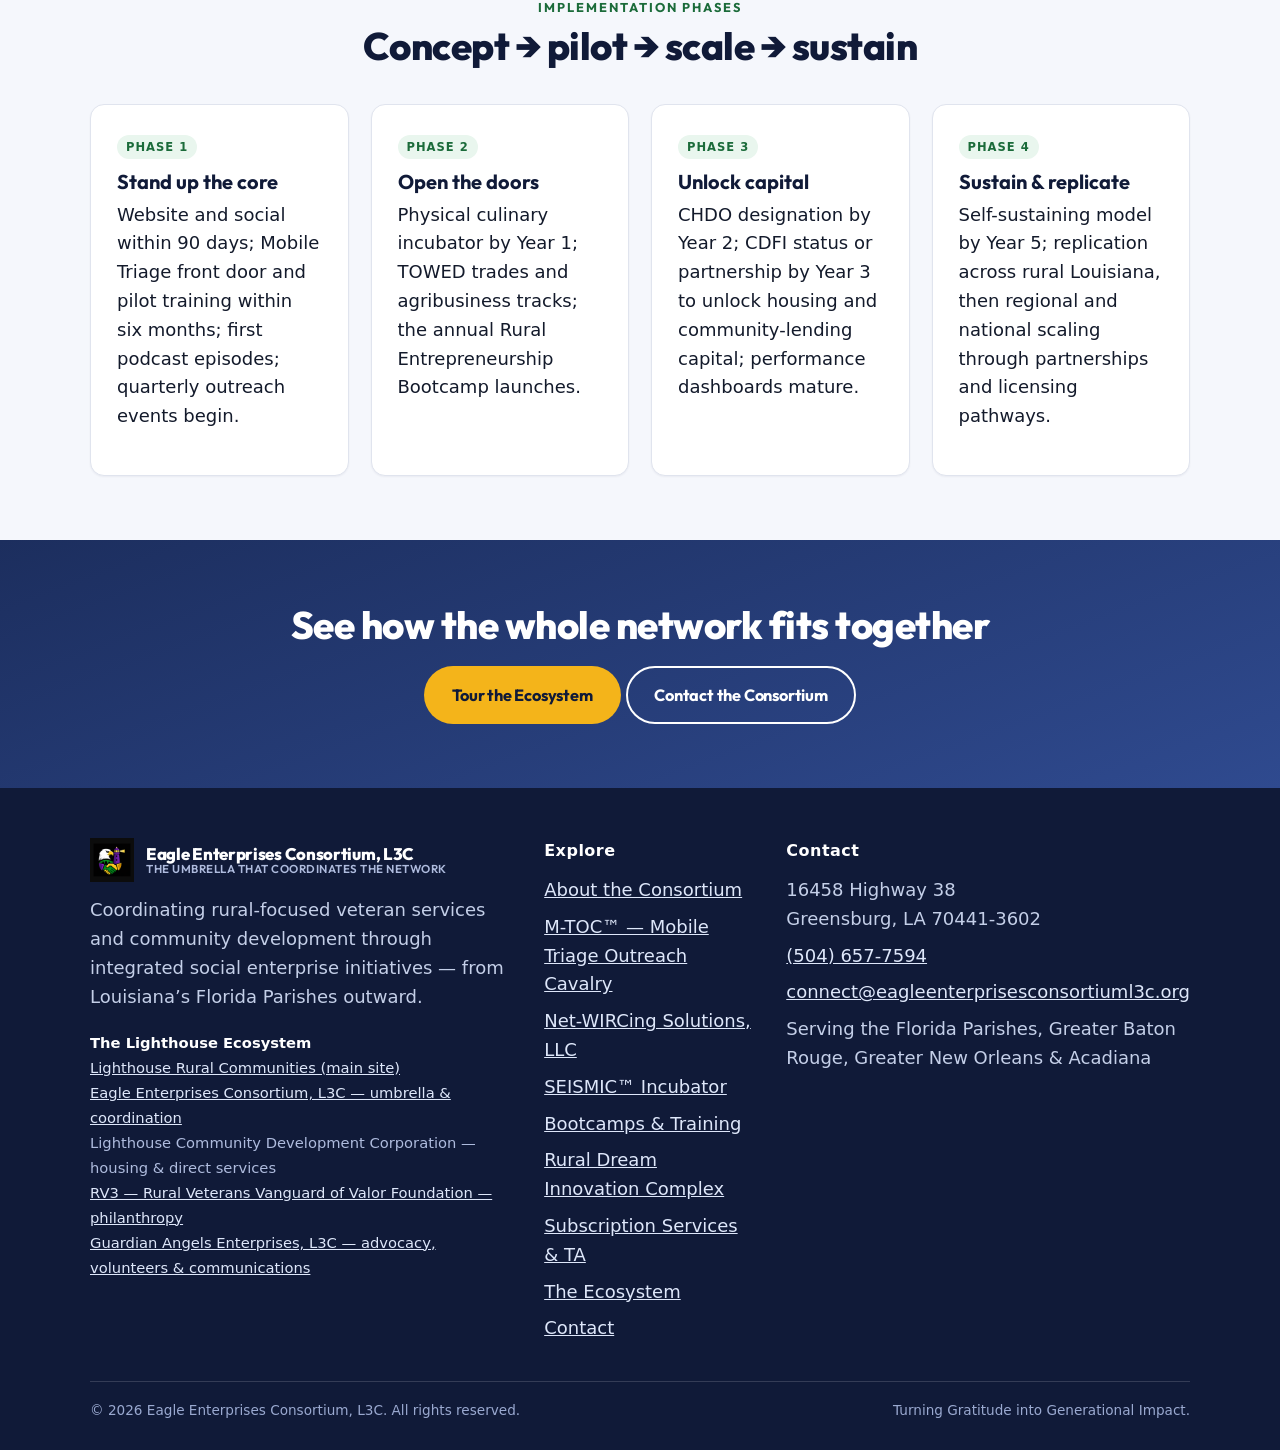
==== commit 4a35f6dc: "Update contact phone to (504) 657-7594 and repoint connect@ to the live domain" ====
--- a/about.html
+++ b/about.html
@@ -311,8 +311,8 @@
         <h4>Contact</h4>
         <ul>
           <li>16458 Highway 38<br>Greensburg, LA 70441-3602</li>
-          <li><a href="tel:+15045051512">(504) 505-1512</a></li>
-          <li><a href="mailto:connect@eagle-enterprises-consortium.org">connect@eagle-enterprises-consortium.org</a></li>
+          <li><a href="tel:+15046577594">(504) 657-7594</a></li>
+          <li><a href="mailto:connect@eagleenterprisesconsortiuml3c.org">connect@eagleenterprisesconsortiuml3c.org</a></li>
           <li>Serving the Florida Parishes, Greater Baton Rouge, Greater New Orleans &amp; Acadiana</li>
         </ul>
       </div>
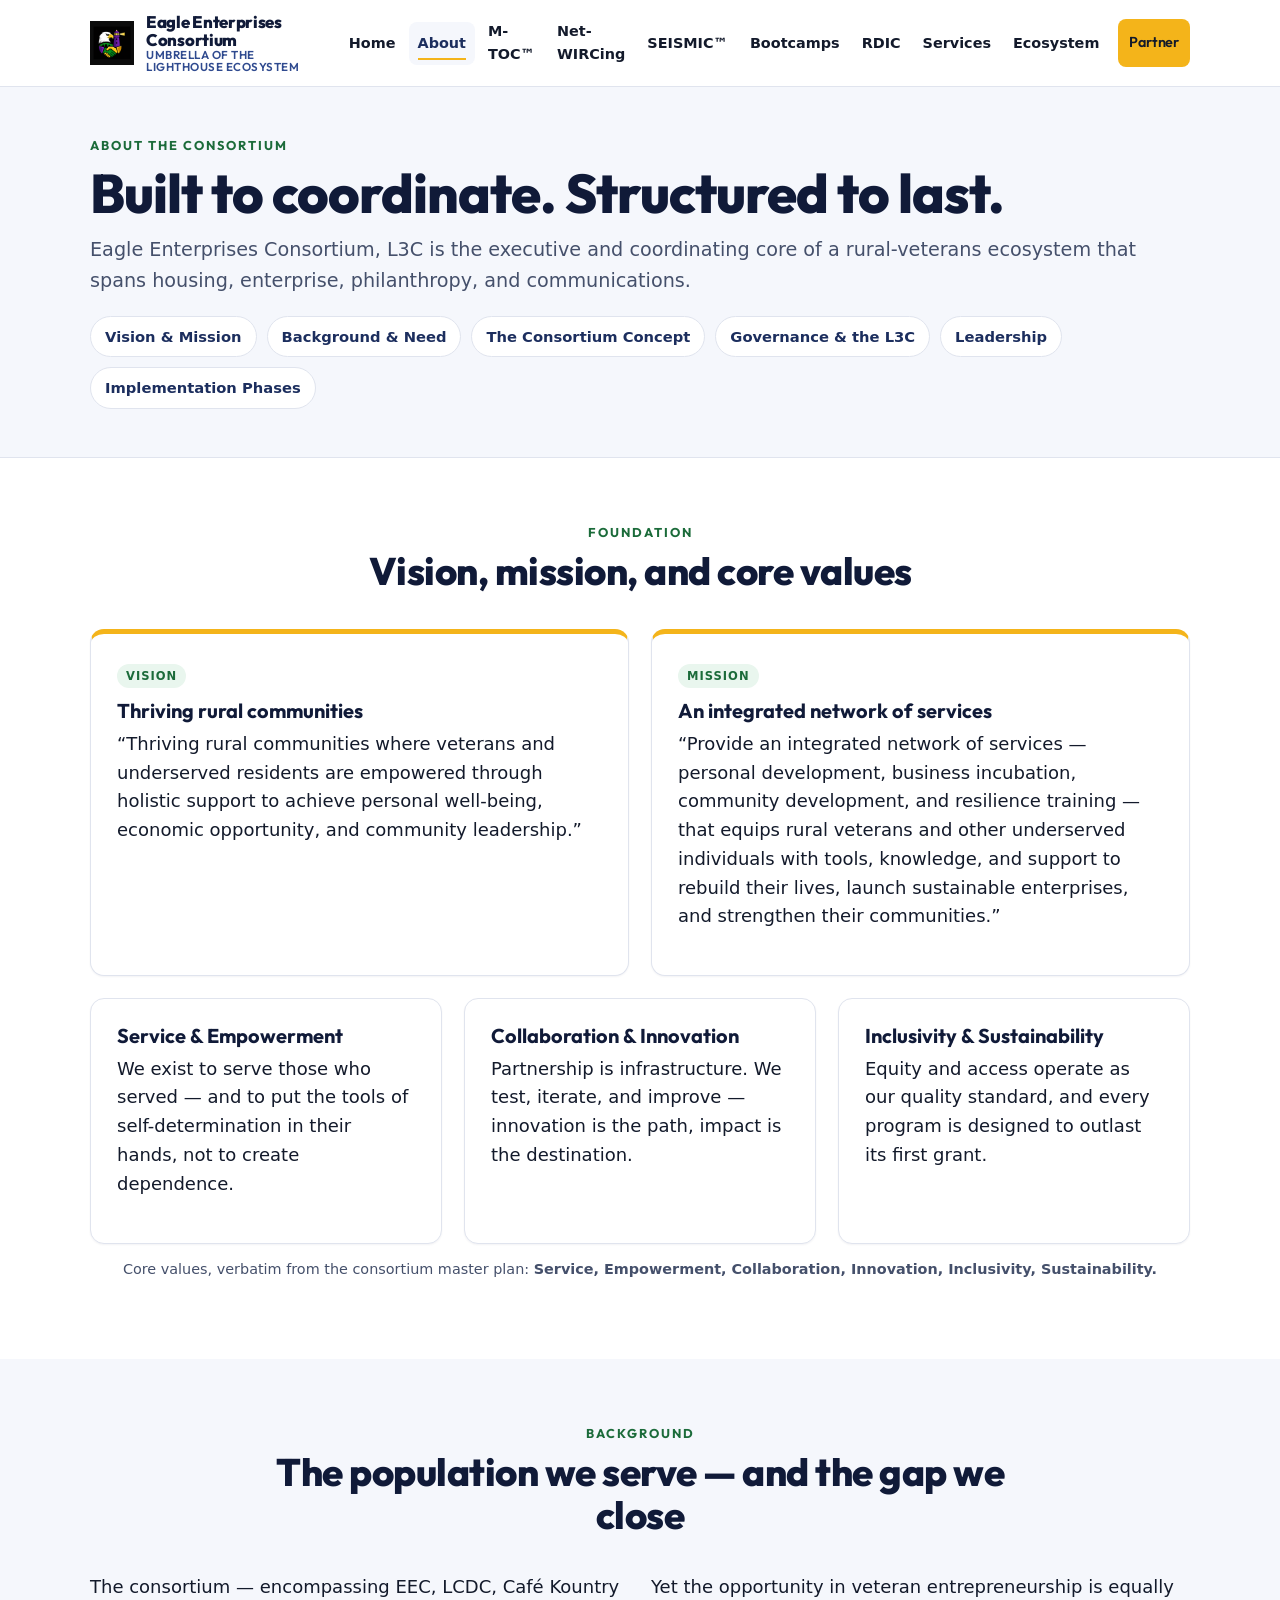
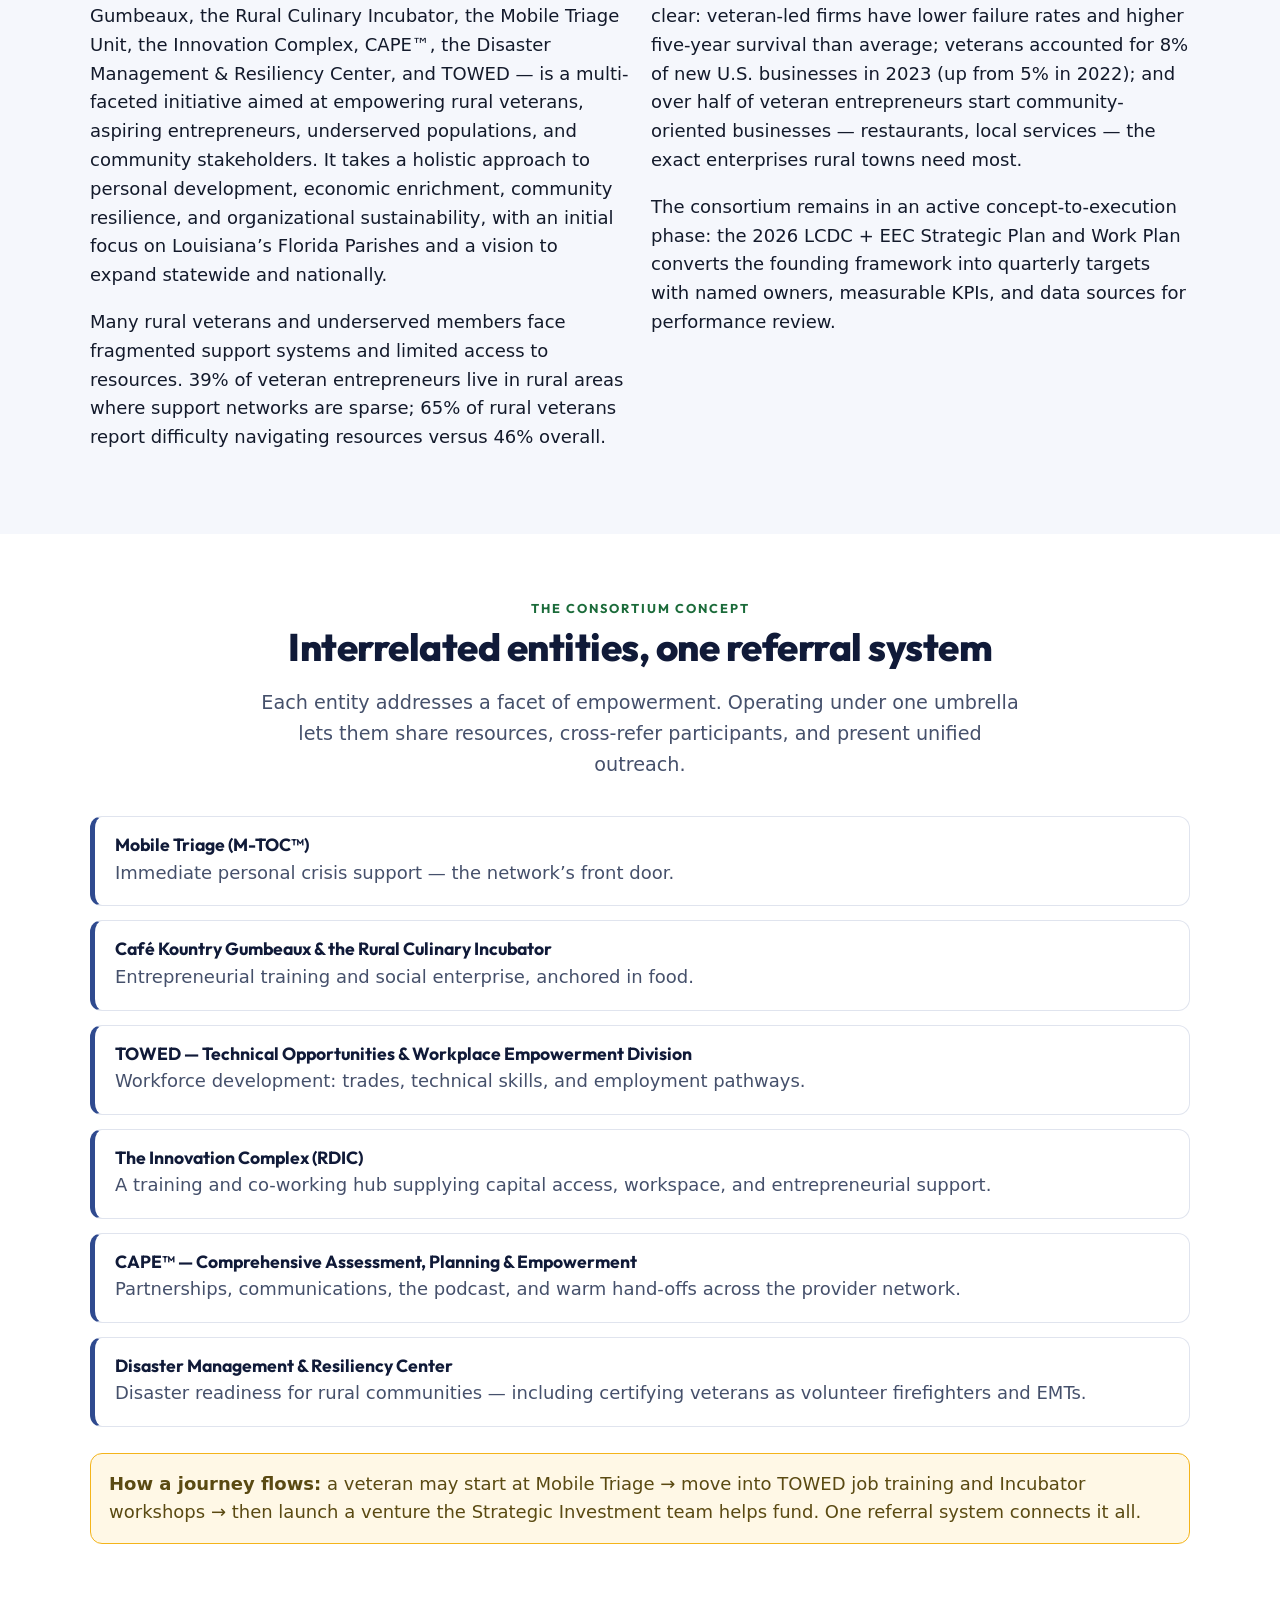
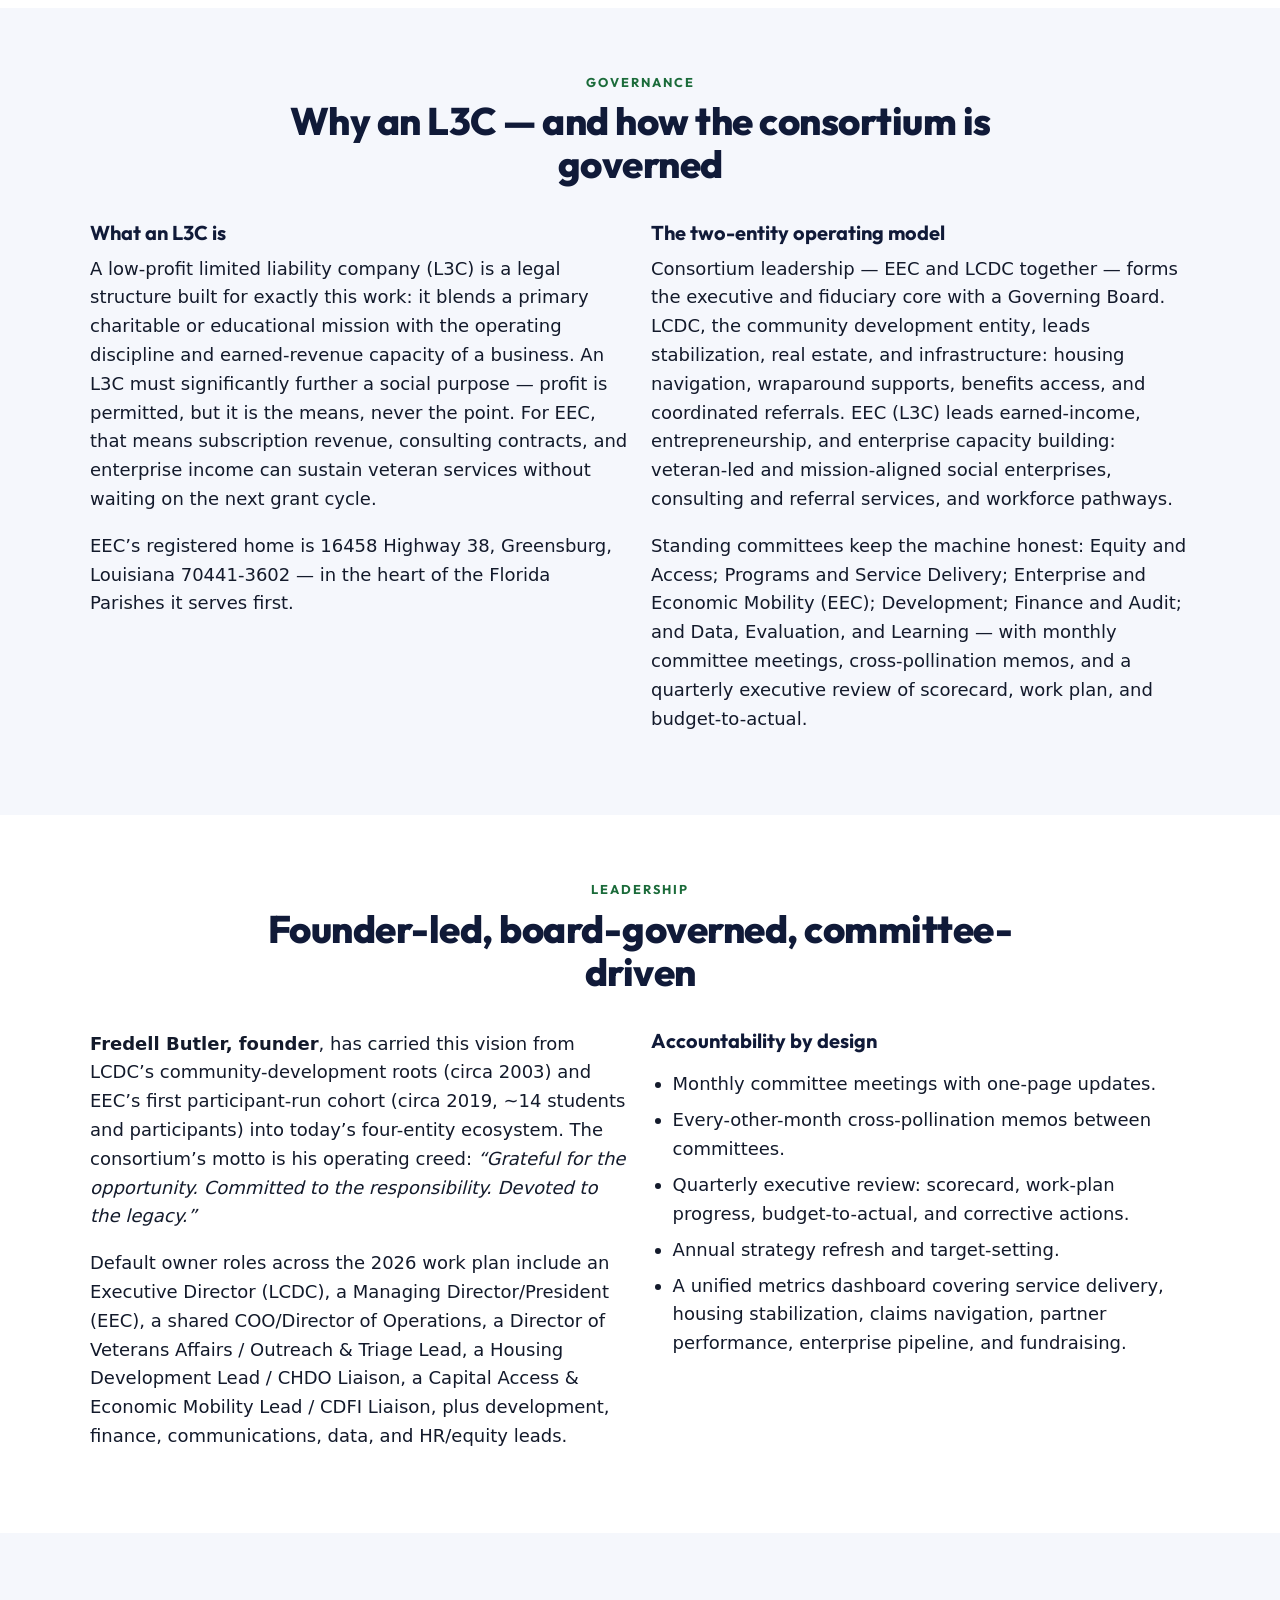
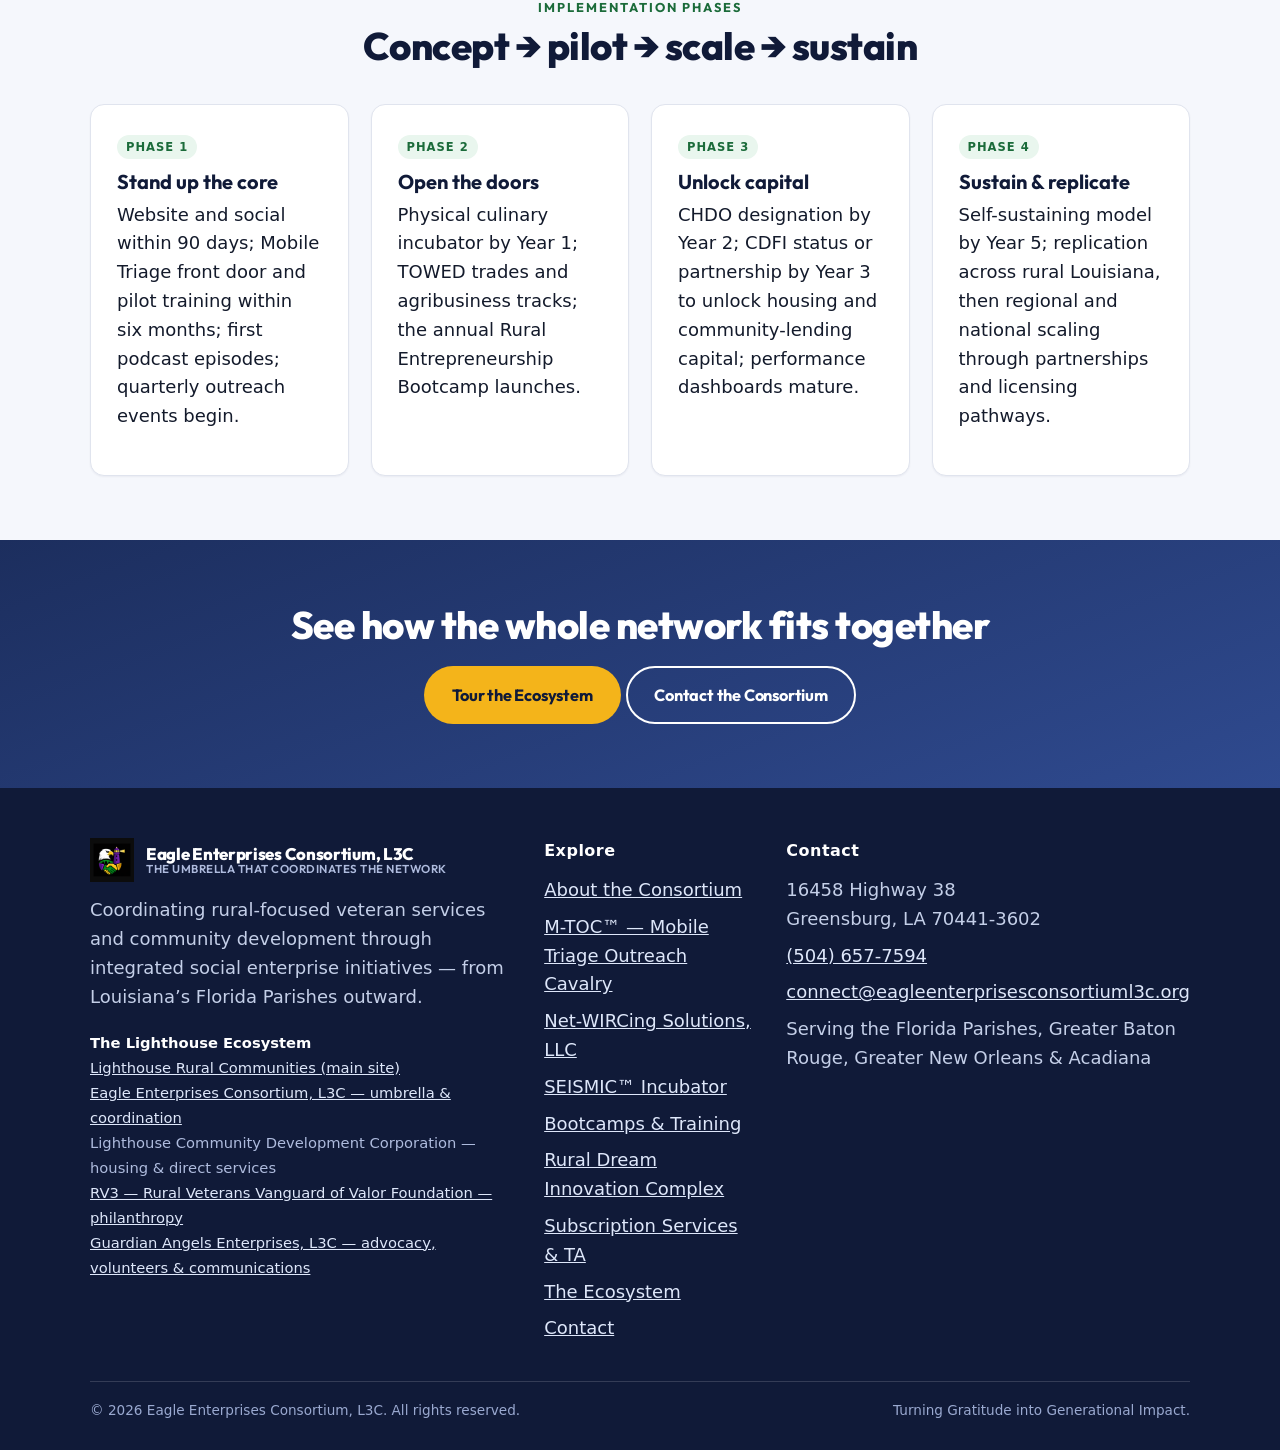
==== commit c198439d: "Correct the published CAPE and VI-PAR expansions The site expanded CAPE as "Center for Community Act" ====
--- a/about.html
+++ b/about.html
@@ -154,7 +154,7 @@
           <p>Workforce development: trades, technical skills, and employment pathways.</p></div></div>
         <div class="eco-item"><div><h3>The Innovation Complex (RDIC)</h3>
           <p>A training and co-working hub supplying capital access, workspace, and entrepreneurial support.</p></div></div>
-        <div class="eco-item"><div><h3>CAPE™ — Center for Community Action and Provider Engagement</h3>
+        <div class="eco-item"><div><h3>CAPE™ — Comprehensive Assessment, Planning &amp; Empowerment</h3>
           <p>Partnerships, communications, the podcast, and warm hand-offs across the provider network.</p></div></div>
         <div class="eco-item"><div><h3>Disaster Management &amp; Resiliency Center</h3>
           <p>Disaster readiness for rural communities — including certifying veterans as volunteer
